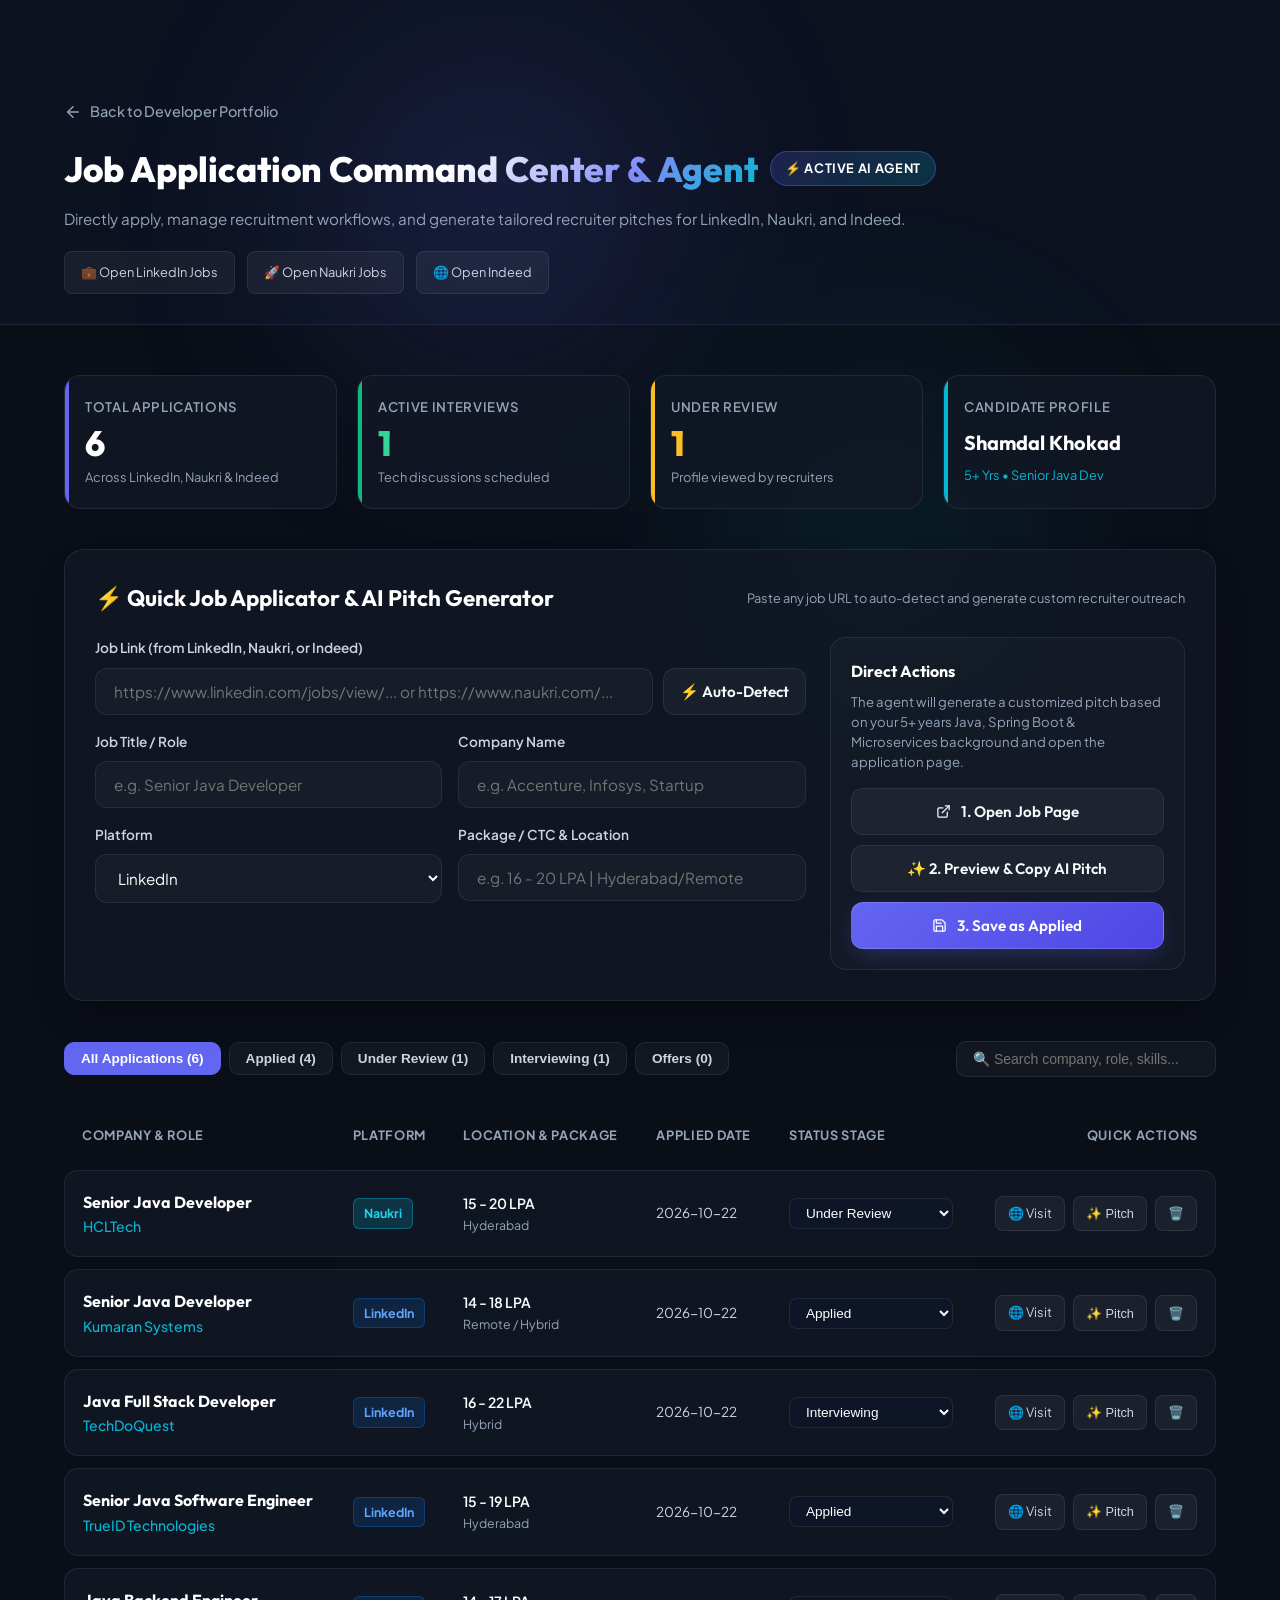
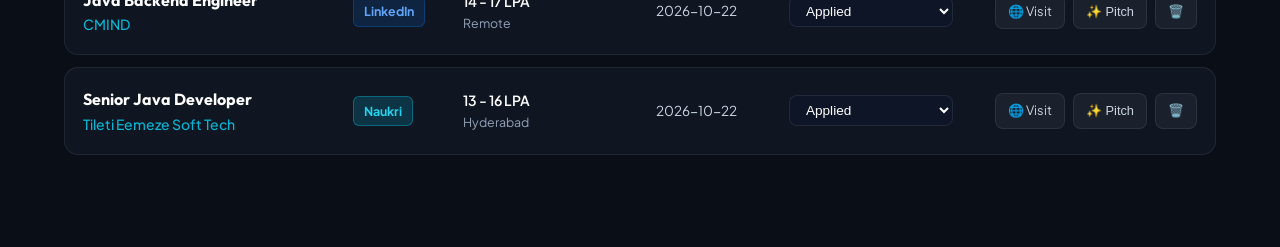
==== jobs.html @ b12aa7f1 "feat: add Job Application Agent and Management Center with AI pitch generation, direct apply workflo" ====
<!DOCTYPE html>
<html lang="en">
<head>
  <meta charset="UTF-8">
  <meta name="viewport" content="width=device-width, initial-scale=1.0">
  <title>Job Application Agent &amp; Tracker | Shamdal Khokad</title>
  <meta name="description" content="AI Job Application Agent and Management Center for tracking and applying directly to LinkedIn, Naukri, and Indeed jobs.">
  <link rel="icon" type="image/png" href="./src/main/resources/static/images/shamdalprofilephoto.png">

  <!-- Google Fonts -->
  <link rel="preconnect" href="https://fonts.googleapis.com">
  <link rel="preconnect" href="https://fonts.gstatic.com" crossorigin>
  <link href="https://fonts.googleapis.com/css2?family=Outfit:wght@400;500;600;700;800&family=Plus+Jakarta+Sans:wght@300;400;500;600;700&family=JetBrains+Mono:wght@400;600&display=swap" rel="stylesheet">
  
  <link rel="stylesheet" href="./src/main/resources/static/css/welcomeCustom.css">

  <style>
    /* Specific Job Agent Dashboard Styles */
    .dashboard-header {
      padding: 100px 0 30px 0;
      border-bottom: 1px solid var(--border-card);
      background: rgba(15, 23, 42, 0.5);
    }
    .dash-nav-back {
      display: inline-flex;
      align-items: center;
      gap: 8px;
      color: var(--text-muted);
      text-decoration: none;
      font-size: 0.9rem;
      font-weight: 500;
      margin-bottom: 16px;
      transition: var(--tr-smooth);
    }
    .dash-nav-back:hover {
      color: var(--accent-cyan);
      transform: translateX(-3px);
    }
    .dash-title-row {
      display: flex;
      align-items: center;
      justify-content: space-between;
      flex-wrap: wrap;
      gap: 20px;
    }
    .agent-pill {
      display: inline-flex;
      align-items: center;
      gap: 8px;
      background: linear-gradient(135deg, rgba(99, 102, 241, 0.2), rgba(6, 182, 212, 0.2));
      border: 1px solid rgba(99, 102, 241, 0.4);
      color: #ffffff;
      padding: 6px 14px;
      border-radius: 9999px;
      font-size: 0.8rem;
      font-weight: 700;
      letter-spacing: 0.05em;
      text-transform: uppercase;
    }
    
    /* Metrics Row */
    .metrics-row {
      display: grid;
      grid-template-columns: repeat(4, 1fr);
      gap: 20px;
      margin: 30px 0 40px 0;
    }
    .metric-card {
      background: var(--bg-card);
      border: 1px solid var(--border-card);
      border-radius: 16px;
      padding: 20px;
      position: relative;
      overflow: hidden;
      transition: var(--tr-smooth);
    }
    .metric-card:hover {
      border-color: var(--border-card-hover);
      transform: translateY(-3px);
    }
    .metric-card-title {
      font-size: 0.825rem;
      color: var(--text-muted);
      text-transform: uppercase;
      font-weight: 600;
      letter-spacing: 0.05em;
      margin-bottom: 8px;
    }
    .metric-card-num {
      font-family: var(--font-heading);
      font-size: 2.2rem;
      font-weight: 800;
      color: #ffffff;
      line-height: 1;
    }
    .metric-accent {
      position: absolute;
      top: 0;
      left: 0;
      width: 4px;
      height: 100%;
    }

    /* Action Panel: Smart Apply & Logger */
    .apply-card {
      background: var(--bg-card);
      border: 1px solid var(--border-card);
      border-radius: 20px;
      padding: 30px;
      margin-bottom: 40px;
      backdrop-filter: blur(16px);
      box-shadow: 0 20px 40px -15px rgba(0, 0, 0, 0.4);
    }
    .apply-grid {
      display: grid;
      grid-template-columns: 2fr 1fr;
      gap: 24px;
    }
    .form-row-2 {
      display: grid;
      grid-template-columns: 1fr 1fr;
      gap: 16px;
    }
    .platform-badge {
      display: inline-flex;
      align-items: center;
      gap: 6px;
      padding: 4px 10px;
      border-radius: 6px;
      font-size: 0.775rem;
      font-weight: 700;
    }
    .platform-linkedin {
      background: rgba(10, 102, 194, 0.2);
      color: #60a5fa;
      border: 1px solid rgba(10, 102, 194, 0.4);
    }
    .platform-naukri {
      background: rgba(6, 182, 212, 0.2);
      color: #22d3ee;
      border: 1px solid rgba(6, 182, 212, 0.4);
    }
    .platform-indeed {
      background: rgba(99, 102, 241, 0.2);
      color: #a5b4fc;
      border: 1px solid rgba(99, 102, 241, 0.4);
    }
    .platform-direct {
      background: rgba(16, 185, 129, 0.2);
      color: #34d399;
      border: 1px solid rgba(16, 185, 129, 0.4);
    }

    /* Status Badges */
    .status-badge {
      display: inline-flex;
      align-items: center;
      gap: 6px;
      padding: 5px 12px;
      border-radius: 9999px;
      font-size: 0.8rem;
      font-weight: 600;
    }
    .status-applied {
      background: rgba(59, 130, 246, 0.15);
      color: #60a5fa;
      border: 1px solid rgba(59, 130, 246, 0.3);
    }
    .status-review {
      background: rgba(245, 158, 11, 0.15);
      color: #fbbf24;
      border: 1px solid rgba(245, 158, 11, 0.3);
    }
    .status-interview {
      background: rgba(16, 185, 129, 0.15);
      color: #34d399;
      border: 1px solid rgba(16, 185, 129, 0.3);
    }
    .status-offer {
      background: rgba(168, 85, 247, 0.15);
      color: #c084fc;
      border: 1px solid rgba(168, 85, 247, 0.3);
    }
    .status-rejected {
      background: rgba(239, 68, 68, 0.15);
      color: #f87171;
      border: 1px solid rgba(239, 68, 68, 0.3);
    }

    /* Filter Controls */
    .board-controls {
      display: flex;
      align-items: center;
      justify-content: space-between;
      flex-wrap: wrap;
      gap: 16px;
      margin-bottom: 24px;
    }
    .filter-tabs {
      display: flex;
      align-items: center;
      gap: 8px;
      flex-wrap: wrap;
    }
    .filter-tab {
      background: rgba(255, 255, 255, 0.04);
      border: 1px solid var(--border-card);
      color: var(--text-sub);
      padding: 8px 16px;
      border-radius: 10px;
      font-size: 0.85rem;
      font-weight: 600;
      cursor: pointer;
      transition: var(--tr-smooth);
    }
    .filter-tab:hover, .filter-tab.active {
      background: var(--primary);
      border-color: var(--primary);
      color: #ffffff;
    }
    .search-input {
      padding: 9px 16px;
      background: rgba(255, 255, 255, 0.04);
      border: 1px solid var(--border-card);
      border-radius: 10px;
      color: #ffffff;
      font-size: 0.875rem;
      min-width: 260px;
    }
    .search-input:focus {
      outline: none;
      border-color: var(--primary);
    }

    /* Jobs Table & Cards */
    .jobs-table {
      width: 100%;
      border-collapse: separate;
      border-spacing: 0 12px;
    }
    .jobs-table th {
      padding: 12px 18px;
      text-align: left;
      font-size: 0.8rem;
      font-weight: 700;
      color: var(--text-muted);
      text-transform: uppercase;
      letter-spacing: 0.05em;
    }
    .job-row {
      background: var(--bg-card);
      border: 1px solid var(--border-card);
      transition: var(--tr-smooth);
    }
    .job-row td {
      padding: 18px;
      border-top: 1px solid var(--border-card);
      border-bottom: 1px solid var(--border-card);
    }
    .job-row td:first-child {
      border-left: 1px solid var(--border-card);
      border-top-left-radius: 14px;
      border-bottom-left-radius: 14px;
    }
    .job-row td:last-child {
      border-right: 1px solid var(--border-card);
      border-top-right-radius: 14px;
      border-bottom-right-radius: 14px;
    }
    .job-row:hover {
      background: var(--bg-card-hover);
      transform: translateY(-2px);
    }
    .job-title-cell {
      font-family: var(--font-heading);
      font-weight: 700;
      font-size: 1rem;
      color: #ffffff;
    }
    .job-company-cell {
      color: var(--accent-cyan);
      font-size: 0.875rem;
      font-weight: 500;
    }
    .status-select {
      background: rgba(15, 23, 42, 0.8);
      border: 1px solid var(--border-card);
      color: #ffffff;
      padding: 6px 12px;
      border-radius: 8px;
      font-size: 0.85rem;
      cursor: pointer;
    }
    .status-select:focus {
      outline: none;
      border-color: var(--accent-cyan);
    }
    .row-btn {
      background: rgba(255, 255, 255, 0.05);
      border: 1px solid var(--border-card);
      color: var(--text-sub);
      padding: 6px 12px;
      border-radius: 8px;
      font-size: 0.8rem;
      cursor: pointer;
      text-decoration: none;
      display: inline-flex;
      align-items: center;
      gap: 6px;
      transition: var(--tr-smooth);
    }
    .row-btn:hover {
      background: var(--primary);
      color: #ffffff;
      border-color: var(--primary);
    }
    .row-btn-danger:hover {
      background: #ef4444;
      border-color: #ef4444;
      color: white;
    }

    /* Modal Pitch Box */
    .modal-overlay {
      position: fixed;
      top: 0;
      left: 0;
      width: 100vw;
      height: 100vh;
      background: rgba(0, 0, 0, 0.75);
      backdrop-filter: blur(8px);
      z-index: 9999;
      display: none;
      align-items: center;
      justify-content: center;
      padding: 20px;
    }
    .modal-box {
      background: #0f172a;
      border: 1px solid var(--border-card-hover);
      border-radius: 20px;
      max-width: 650px;
      width: 100%;
      padding: 32px;
      box-shadow: 0 25px 60px rgba(0,0,0,0.8);
      position: relative;
    }
    .modal-close {
      position: absolute;
      top: 20px;
      right: 20px;
      background: transparent;
      border: none;
      color: var(--text-muted);
      font-size: 1.5rem;
      cursor: pointer;
    }
    .modal-close:hover {
      color: #ffffff;
    }
    .pitch-textarea {
      width: 100%;
      min-height: 180px;
      background: rgba(255, 255, 255, 0.04);
      border: 1px solid var(--border-card);
      border-radius: 12px;
      color: #ffffff;
      padding: 14px;
      font-family: var(--font-body);
      font-size: 0.9rem;
      line-height: 1.6;
      resize: vertical;
      margin: 16px 0;
    }

    @media (max-width: 900px) {
      .apply-grid {
        grid-template-columns: 1fr;
      }
      .metrics-row {
        grid-template-columns: repeat(2, 1fr);
      }
      .jobs-table {
        display: block;
        overflow-x: auto;
      }
    }
  </style>
</head>
<body>

  <!-- Ambient Glow -->
  <div class="ambient-glow" aria-hidden="true"></div>

  <!-- Dashboard Top Navbar -->
  <div class="dashboard-header">
    <div class="container">
      <a href="index.html" class="dash-nav-back">
        <svg width="18" height="18" viewBox="0 0 24 24" fill="none" stroke="currentColor" stroke-width="2" stroke-linecap="round" stroke-linejoin="round"><line x1="19" y1="12" x2="5" y2="12"/><polyline points="12 19 5 12 12 5"/></svg>
        <span>Back to Developer Portfolio</span>
      </a>

      <div class="dash-title-row">
        <div>
          <div style="display:flex; align-items:center; gap: 12px; margin-bottom: 8px;">
            <h1 style="font-family: var(--font-heading); font-size: 2.2rem; font-weight: 800; color: #fff;">
              Job Application <span class="gradient-text">Command Center &amp; Agent</span>
            </h1>
            <span class="agent-pill">⚡ Active AI Agent</span>
          </div>
          <p style="color: var(--text-muted); font-size: 0.95rem;">
            Directly apply, manage recruitment workflows, and generate tailored recruiter pitches for LinkedIn, Naukri, and Indeed.
          </p>
        </div>

        <div style="display: flex; gap: 12px;">
          <a href="https://www.linkedin.com/jobs/" target="_blank" rel="noopener noreferrer" class="row-btn platform-linkedin" style="padding: 10px 16px;">
            <span>💼 Open LinkedIn Jobs</span>
          </a>
          <a href="https://www.naukri.com/mnjuser/recommendedjobs" target="_blank" rel="noopener noreferrer" class="row-btn platform-naukri" style="padding: 10px 16px;">
            <span>🚀 Open Naukri Jobs</span>
          </a>
          <a href="https://in.indeed.com/" target="_blank" rel="noopener noreferrer" class="row-btn platform-indeed" style="padding: 10px 16px;">
            <span>🌐 Open Indeed</span>
          </a>
        </div>
      </div>
    </div>
  </div>

  <div class="container" style="padding-top: 20px; padding-bottom: 80px;">

    <!-- Top Metrics Overview -->
    <div class="metrics-row">
      <div class="metric-card">
        <div class="metric-accent" style="background: var(--primary);"></div>
        <div class="metric-card-title">Total Applications</div>
        <div class="metric-card-num" id="metricTotal">6</div>
        <div style="font-size: 0.8rem; color: var(--text-muted); margin-top: 6px;">Across LinkedIn, Naukri &amp; Indeed</div>
      </div>

      <div class="metric-card">
        <div class="metric-accent" style="background: var(--accent-emerald);"></div>
        <div class="metric-card-title">Active Interviews</div>
        <div class="metric-card-num" id="metricInterview" style="color: #34d399;">1</div>
        <div style="font-size: 0.8rem; color: var(--text-muted); margin-top: 6px;">Tech discussions scheduled</div>
      </div>

      <div class="metric-card">
        <div class="metric-accent" style="background: #fbbf24;"></div>
        <div class="metric-card-title">Under Review</div>
        <div class="metric-card-num" id="metricReview" style="color: #fbbf24;">1</div>
        <div style="font-size: 0.8rem; color: var(--text-muted); margin-top: 6px;">Profile viewed by recruiters</div>
      </div>

      <div class="metric-card">
        <div class="metric-accent" style="background: var(--accent-cyan);"></div>
        <div class="metric-card-title">Candidate Profile</div>
        <div style="font-family: var(--font-heading); font-size: 1.25rem; font-weight:700; color:#fff;">Shamdal Khokad</div>
        <div style="font-size: 0.8rem; color: var(--accent-cyan); margin-top: 6px;">5+ Yrs &bull; Senior Java Dev</div>
      </div>
    </div>

    <!-- Smart 1-Click Apply & Job Logger Card -->
    <div class="apply-card">
      <div style="display:flex; justify-content:space-between; align-items:center; margin-bottom: 20px;">
        <h2 style="font-family: var(--font-heading); font-size: 1.4rem; font-weight: 700; color: #fff;">
          ⚡ Quick Job Applicator &amp; AI Pitch Generator
        </h2>
        <span style="font-size: 0.8rem; color: var(--text-muted);">Paste any job URL to auto-detect and generate custom recruiter outreach</span>
      </div>

      <div class="apply-grid">
        <div style="display: flex; flex-direction: column; gap: 16px;">
          <!-- Job URL Input -->
          <div class="form-group">
            <label for="inputJobUrl" style="color: var(--text-sub); font-size: 0.85rem; font-weight: 600;">
              Job Link (from LinkedIn, Naukri, or Indeed)
            </label>
            <div style="display: flex; gap: 10px;">
              <input type="url" id="inputJobUrl" class="form-control" placeholder="https://www.linkedin.com/jobs/view/... or https://www.naukri.com/..." oninput="handleUrlInput(this.value)">
              <button type="button" class="btn btn-outline" onclick="detectFromUrl()" style="white-space: nowrap; padding: 0 16px;">
                ⚡ Auto-Detect
              </button>
            </div>
          </div>

          <div class="form-row-2">
            <div class="form-group">
              <label for="inputJobTitle">Job Title / Role</label>
              <input type="text" id="inputJobTitle" class="form-control" placeholder="e.g. Senior Java Developer">
            </div>
            <div class="form-group">
              <label for="inputCompany">Company Name</label>
              <input type="text" id="inputCompany" class="form-control" placeholder="e.g. Accenture, Infosys, Startup">
            </div>
          </div>

          <div class="form-row-2">
            <div class="form-group">
              <label for="inputPlatform">Platform</label>
              <select id="inputPlatform" class="form-control" style="cursor: pointer;">
                <option value="LinkedIn">LinkedIn</option>
                <option value="Naukri">Naukri</option>
                <option value="Indeed">Indeed</option>
                <option value="Direct">Company Career Portal</option>
              </select>
            </div>
            <div class="form-group">
              <label for="inputSalary">Package / CTC &amp; Location</label>
              <input type="text" id="inputSalary" class="form-control" placeholder="e.g. 16 - 20 LPA | Hyderabad/Remote">
            </div>
          </div>
        </div>

        <!-- Action Box -->
        <div style="background: rgba(255, 255, 255, 0.02); border: 1px solid var(--border-card); border-radius: 16px; padding: 20px; display: flex; flex-direction: column; justify-content: space-between;">
          <div>
            <div style="font-family: var(--font-heading); font-weight: 700; font-size: 1rem; color: #fff; margin-bottom: 8px;">
              Direct Actions
            </div>
            <p style="font-size: 0.825rem; color: var(--text-muted); line-height: 1.5; margin-bottom: 16px;">
              The agent will generate a customized pitch based on your 5+ years Java, Spring Boot &amp; Microservices background and open the application page.
            </p>
          </div>

          <div style="display: flex; flex-direction: column; gap: 10px;">
            <button type="button" class="btn btn-outline" onclick="openDirectJobUrl()" style="width: 100%;">
              <svg width="15" height="15" viewBox="0 0 24 24" fill="none" stroke="currentColor" stroke-width="2" stroke-linecap="round" stroke-linejoin="round"><path d="M18 13v6a2 2 0 0 1-2 2H5a2 2 0 0 1-2-2V8a2 2 0 0 1 2-2h6"/><polyline points="15 3 21 3 21 9"/><line x1="10" y1="14" x2="21" y2="3"/></svg>
              <span>1. Open Job Page</span>
            </button>
            <button type="button" class="btn btn-outline" onclick="previewPitch()" style="width: 100%;">
              <span>✨ 2. Preview &amp; Copy AI Pitch</span>
            </button>
            <button type="button" class="btn btn-primary" onclick="submitNewJob()" style="width: 100%;">
              <svg width="15" height="15" viewBox="0 0 24 24" fill="none" stroke="currentColor" stroke-width="2" stroke-linecap="round" stroke-linejoin="round"><path d="M19 21H5a2 2 0 0 1-2-2V5a2 2 0 0 1 2-2h11l5 5v11a2 2 0 0 1-2 2z"/><polyline points="17 21 17 13 7 13 7 21"/><polyline points="7 3 7 8 15 8"/></svg>
              <span>3. Save as Applied</span>
            </button>
          </div>
        </div>
      </div>
    </div>

    <!-- Applications Management Board -->
    <div>
      <div class="board-controls">
        <div class="filter-tabs">
          <button class="filter-tab active" onclick="setFilter('All', this)">All Applications (<span id="countAll">6</span>)</button>
          <button class="filter-tab" onclick="setFilter('Applied', this)">Applied (<span id="countApplied">4</span>)</button>
          <button class="filter-tab" onclick="setFilter('Under Review', this)">Under Review (<span id="countReview">1</span>)</button>
          <button class="filter-tab" onclick="setFilter('Interviewing', this)">Interviewing (<span id="countInterview">1</span>)</button>
          <button class="filter-tab" onclick="setFilter('Offer', this)">Offers (<span id="countOffer">0</span>)</button>
        </div>

        <input type="text" id="searchInput" class="search-input" placeholder="🔍 Search company, role, skills..." oninput="handleSearch(this.value)">
      </div>

      <!-- Jobs Table -->
      <table class="jobs-table">
        <thead>
          <tr>
            <th>Company &amp; Role</th>
            <th>Platform</th>
            <th>Location &amp; Package</th>
            <th>Applied Date</th>
            <th>Status Stage</th>
            <th style="text-align: right;">Quick Actions</th>
          </tr>
        </thead>
        <tbody id="jobsTableBody">
          <!-- Populated dynamically via JS -->
        </tbody>
      </table>
    </div>

  </div>

  <!-- AI Pitch Modal -->
  <div class="modal-overlay" id="pitchModal">
    <div class="modal-box">
      <button class="modal-close" onclick="closePitchModal()">&times;</button>
      <h3 style="font-family: var(--font-heading); font-size: 1.3rem; color: #fff; margin-bottom: 6px;">
        ✨ Tailored Recruiter Message / InMail Pitch
      </h3>
      <p style="font-size: 0.85rem; color: var(--text-muted);">
        Crafted specifically for Shamdal Khokad highlighting 5+ years Java, Spring Boot, Microservices, and system scalability.
      </p>

      <textarea id="modalPitchText" class="pitch-textarea" readonly></textarea>

      <div style="display: flex; justify-content: space-between; align-items: center;">
        <span id="copyToast" style="color: var(--accent-emerald); font-size: 0.85rem; display: none;">✓ Copied to clipboard!</span>
        <div style="display: flex; gap: 10px; margin-left: auto;">
          <button class="btn btn-outline" onclick="copyPitchText()">
            📋 Copy Pitch
          </button>
          <button class="btn btn-primary" onclick="closePitchModal()">
            Done
          </button>
        </div>
      </div>
    </div>
  </div>

  <script>
    // State management
    let currentJobs = [];
    let activeFilter = 'All';
    let searchQuery = '';

    // Initial load
    async function loadJobs() {
      try {
        const res = await fetch('/api/jobs');
        if (res.ok) {
          currentJobs = await res.json();
          renderJobs();
          updateMetrics();
        } else {
          fallbackLocalJobs();
        }
      } catch (err) {
        fallbackLocalJobs();
      }
    }

    function fallbackLocalJobs() {
      const stored = localStorage.getItem('shamdal_applied_jobs');
      if (stored) {
        currentJobs = JSON.parse(stored);
      } else {
        currentJobs = [
          { id: "1", jobTitle: "Senior Java Developer", company: "HCLTech", platform: "Naukri", jobUrl: "https://www.naukri.com/job-listings-java-developer-hcltech-hyderabad-6-to-10-years-of-experience", appliedDate: "2026-10-22", status: "Under Review", salaryPackage: "15 - 20 LPA", location: "Hyderabad", notes: "Applied via Naukri. Microservices & Spring Boot focus.", tailoredPitch: "Hi Hiring Team at HCLTech, I applied for Senior Java Developer with 5+ years in Spring Boot and Microservices." },
          { id: "2", jobTitle: "Senior Java Developer", company: "Kumaran Systems", platform: "LinkedIn", jobUrl: "https://www.linkedin.com/jobs/search/?currentJobId=4482139812", appliedDate: "2026-10-22", status: "Applied", salaryPackage: "14 - 18 LPA", location: "Remote / Hybrid", notes: "Applied via LinkedIn Easy Apply.", tailoredPitch: "Hello Hiring Manager at Kumaran Systems, eager to contribute my backend & REST API expertise." },
          { id: "3", jobTitle: "Java Full Stack Developer", company: "TechDoQuest", platform: "LinkedIn", jobUrl: "https://www.linkedin.com/jobs/search/?currentJobId=4482139812", appliedDate: "2026-10-22", status: "Interviewing", salaryPackage: "16 - 22 LPA", location: "Hybrid", notes: "HR responded. Technical discussion scheduled.", tailoredPitch: "Dear TechDoQuest Team, Looking forward to discussing how leading 10 devs aligns with your needs." },
          { id: "4", jobTitle: "Senior Java Software Engineer", company: "TrueID Technologies", platform: "LinkedIn", jobUrl: "https://www.linkedin.com/jobs/search/?currentJobId=4467382877", appliedDate: "2026-10-22", status: "Applied", salaryPackage: "15 - 19 LPA", location: "Hyderabad", notes: "Identity & platform security role.", tailoredPitch: "Hi TrueID Team, strong background in Spring Security/JWT and microservices." },
          { id: "5", jobTitle: "Java Backend Engineer", company: "CMIND", platform: "LinkedIn", jobUrl: "https://www.linkedin.com/jobs/search/", appliedDate: "2026-10-22", status: "Applied", salaryPackage: "14 - 17 LPA", location: "Remote", notes: "Direct outreach sent.", tailoredPitch: "Hello CMIND Team, excited to share my experience tuning database performance." },
          { id: "6", jobTitle: "Senior Java Developer", company: "Tileti Eemeze Soft Tech", platform: "Naukri", jobUrl: "https://www.naukri.com/job-listings-java-developer-senior-tileti-eemeze-soft-tech", appliedDate: "2026-10-22", status: "Applied", salaryPackage: "13 - 16 LPA", location: "Hyderabad", notes: "Applied on Naukri with 100% skill match.", tailoredPitch: "Hi Hiring Team, my background in Core Java, Spring Boot, Hibernate aligns closely." }
        ];
        localStorage.setItem('shamdal_applied_jobs', JSON.stringify(currentJobs));
      }
      renderJobs();
      updateMetrics();
    }

    function renderJobs() {
      const tbody = document.getElementById("jobsTableBody");
      tbody.innerHTML = "";

      let filtered = currentJobs.filter(job => {
        const matchesFilter = (activeFilter === 'All') || (job.status === activeFilter);
        const matchesSearch = !searchQuery || 
          job.company.toLowerCase().includes(searchQuery.toLowerCase()) ||
          job.jobTitle.toLowerCase().includes(searchQuery.toLowerCase()) ||
          job.platform.toLowerCase().includes(searchQuery.toLowerCase());
        return matchesFilter && matchesSearch;
      });

      if (filtered.length === 0) {
        tbody.innerHTML = `<tr><td colspan="6" style="text-align:center; padding: 40px; color: var(--text-muted);">No applications found matching criteria.</td></tr>`;
        return;
      }

      filtered.forEach(job => {
        const platformClass = 'platform-' + (job.platform || 'direct').toLowerCase();
        
        const tr = document.createElement("tr");
        tr.className = "job-row";
        tr.innerHTML = `
          <td>
            <div class="job-title-cell">${escapeHtml(job.jobTitle)}</div>
            <div class="job-company-cell">${escapeHtml(job.company)}</div>
          </td>
          <td>
            <span class="platform-badge ${platformClass}">${escapeHtml(job.platform)}</span>
          </td>
          <td>
            <div style="color: #ffffff; font-size: 0.875rem; font-weight:600;">${escapeHtml(job.salaryPackage || 'Competitive')}</div>
            <div style="color: var(--text-muted); font-size: 0.775rem;">${escapeHtml(job.location || 'India / Remote')}</div>
          </td>
          <td>
            <div style="color: var(--text-sub); font-size: 0.85rem;">${escapeHtml(job.appliedDate || 'Recent')}</div>
          </td>
          <td>
            <select class="status-select" onchange="updateJobStatus('${job.id}', this.value)">
              <option value="Applied" ${job.status === 'Applied' ? 'selected' : ''}>Applied</option>
              <option value="Under Review" ${job.status === 'Under Review' ? 'selected' : ''}>Under Review</option>
              <option value="Interviewing" ${job.status === 'Interviewing' ? 'selected' : ''}>Interviewing</option>
              <option value="Offer" ${job.status === 'Offer' ? 'selected' : ''}>Offer Received</option>
              <option value="Rejected" ${job.status === 'Rejected' ? 'selected' : ''}>Archived / Rejected</option>
            </select>
          </td>
          <td style="text-align: right;">
            <div style="display: inline-flex; gap: 8px;">
              <a href="${job.jobUrl || '#'}" target="_blank" rel="noopener noreferrer" class="row-btn" title="Open Job Application Link">
                🌐 Visit
              </a>
              <button class="row-btn" onclick="openPitchModal('${job.id}')" title="View Custom Outreach Message">
                ✨ Pitch
              </button>
              <button class="row-btn row-btn-danger" onclick="deleteJob('${job.id}')" title="Delete application">
                🗑️
              </button>
            </div>
          </td>
        `;
        tbody.appendChild(tr);
      });
    }

    function updateMetrics() {
      const total = currentJobs.length;
      const applied = currentJobs.filter(j => j.status === 'Applied').length;
      const review = currentJobs.filter(j => j.status === 'Under Review').length;
      const interview = currentJobs.filter(j => j.status === 'Interviewing').length;
      const offer = currentJobs.filter(j => j.status === 'Offer').length;

      document.getElementById("metricTotal").innerText = total;
      document.getElementById("metricInterview").innerText = interview;
      document.getElementById("metricReview").innerText = review;

      document.getElementById("countAll").innerText = total;
      document.getElementById("countApplied").innerText = applied;
      document.getElementById("countReview").innerText = review;
      document.getElementById("countInterview").innerText = interview;
      document.getElementById("countOffer").innerText = offer;
    }

    function setFilter(filter, btn) {
      activeFilter = filter;
      document.querySelectorAll(".filter-tab").forEach(tab => tab.classList.remove("active"));
      btn.classList.add("active");
      renderJobs();
    }

    function handleSearch(val) {
      searchQuery = val;
      renderJobs();
    }

    function handleUrlInput(url) {
      const platformSelect = document.getElementById("inputPlatform");
      if (url.includes("linkedin.com")) {
        platformSelect.value = "LinkedIn";
      } else if (url.includes("naukri.com")) {
        platformSelect.value = "Naukri";
      } else if (url.includes("indeed.com")) {
        platformSelect.value = "Indeed";
      }
    }

    function detectFromUrl() {
      const url = document.getElementById("inputJobUrl").value;
      if (!url) {
        alert("Please paste a job URL first.");
        return;
      }
      handleUrlInput(url);
      
      // Auto infer basic company/role if in slug
      try {
        const pathname = new URL(url).pathname;
        const parts = pathname.split('-').filter(p => p.length > 2);
        if (parts.length > 0) {
          if (!document.getElementById("inputJobTitle").value) {
            document.getElementById("inputJobTitle").value = "Senior Java Developer";
          }
          if (!document.getElementById("inputSalary").value) {
            document.getElementById("inputSalary").value = "15 - 20 LPA | Hyderabad / Remote";
          }
        }
      } catch (e) {}
    }

    function openDirectJobUrl() {
      const url = document.getElementById("inputJobUrl").value;
      if (!url) {
        alert("Please enter a job URL first.");
        return;
      }
      window.open(url, "_blank");
    }

    async function submitNewJob() {
      const url = document.getElementById("inputJobUrl").value;
      const title = document.getElementById("inputJobTitle").value || "Senior Java Developer";
      const company = document.getElementById("inputCompany").value || "Target Company";
      const platform = document.getElementById("inputPlatform").value || "LinkedIn";
      const salary = document.getElementById("inputSalary").value || "15 - 20 LPA";

      const newJob = {
        id: Date.now().toString().slice(-6),
        jobTitle: title,
        company: company,
        platform: platform,
        jobUrl: url,
        appliedDate: new Date().toISOString().split('T')[0],
        status: "Applied",
        salaryPackage: salary,
        location: "Hyderabad / Remote",
        notes: "Directly applied via " + platform,
        tailoredPitch: generateClientPitch(title, company)
      };

      try {
        const res = await fetch('/api/jobs', {
          method: 'POST',
          headers: { 'Content-Type': 'application/json' },
          body: JSON.stringify(newJob)
        });
        if (res.ok) {
          const saved = await res.json();
          currentJobs.unshift(saved);
        } else {
          currentJobs.unshift(newJob);
        }
      } catch (err) {
        currentJobs.unshift(newJob);
      }

      localStorage.setItem('shamdal_applied_jobs', JSON.stringify(currentJobs));
      renderJobs();
      updateMetrics();

      // Clear inputs
      document.getElementById("inputJobUrl").value = "";
      document.getElementById("inputJobTitle").value = "";
      document.getElementById("inputCompany").value = "";

      alert("✓ Successfully logged application for " + company + " (" + title + ")!");
    }

    async function updateJobStatus(id, newStatus) {
      const job = currentJobs.find(j => j.id === id);
      if (job) {
        job.status = newStatus;
        try {
          await fetch('/api/jobs/' + id, {
            method: 'PUT',
            headers: { 'Content-Type': 'application/json' },
            body: JSON.stringify(job)
          });
        } catch (e) {}
        localStorage.setItem('shamdal_applied_jobs', JSON.stringify(currentJobs));
        updateMetrics();
      }
    }

    async function deleteJob(id) {
      if (!confirm("Are you sure you want to remove this job application record?")) return;
      currentJobs = currentJobs.filter(j => j.id !== id);
      try {
        await fetch('/api/jobs/' + id, { method: 'DELETE' });
      } catch (e) {}
      localStorage.setItem('shamdal_applied_jobs', JSON.stringify(currentJobs));
      renderJobs();
      updateMetrics();
    }

    function generateClientPitch(title, company) {
      return `Hi Hiring Team at ${company},\n\nI am writing to express my strong interest in the ${title} position. With over 5 years of rich engineering experience in Java, Spring Boot, Microservices, and REST API development at Dot eVentures and Virtusa, I have a track record of leading development teams of 10+, designing secure JWT enterprise backends, and achieving 35% system performance optimizations.\n\nMy core stack includes: Java 17, Spring Boot, Microservices, Hibernate ORM, MySQL, and secure REST APIs.\n\nI would welcome the opportunity to connect and discuss how my skills align with your engineering goals. My portfolio: https://github.com/Shamdalkhokad123.\n\nBest regards,\nShamdal Khokad\nSenior Java Developer | +91-9890824574 | kshamdal@gmail.com`;
    }

    function previewPitch() {
      const title = document.getElementById("inputJobTitle").value || "Senior Java Developer";
      const company = document.getElementById("inputCompany").value || "Hiring Team";
      const pitch = generateClientPitch(title, company);
      document.getElementById("modalPitchText").value = pitch;
      document.getElementById("pitchModal").style.display = "flex";
    }

    function openPitchModal(id) {
      const job = currentJobs.find(j => j.id === id);
      if (job) {
        document.getElementById("modalPitchText").value = job.tailoredPitch || generateClientPitch(job.jobTitle, job.company);
        document.getElementById("pitchModal").style.display = "flex";
      }
    }

    function closePitchModal() {
      document.getElementById("pitchModal").style.display = "none";
      document.getElementById("copyToast").style.display = "none";
    }

    function copyPitchText() {
      const text = document.getElementById("modalPitchText").value;
      navigator.clipboard.writeText(text).then(() => {
        const toast = document.getElementById("copyToast");
        toast.style.display = "inline";
        setTimeout(() => { toast.style.display = "none"; }, 2500);
      });
    }

    function escapeHtml(str) {
      if (!str) return '';
      return String(str).replace(/&/g, '&amp;').replace(/</g, '&lt;').replace(/>/g, '&gt;').replace(/"/g, '&quot;');
    }

    // Initialize on load
    document.addEventListener("DOMContentLoaded", () => {
      loadJobs();
    });
  </script>
</body>
</html>
---- src/main/resources/static/css/welcomeCustom.css ----
/* ==========================================================================
   Shamdal Khokad - Premium Developer Portfolio Design System
   Modern Dark Aesthetic, Glassmorphism, Micro-Interactions, Responsive
   ========================================================================== */

@import url('https://fonts.googleapis.com/css2?family=Outfit:wght@400;500;600;700;800&family=Plus+Jakarta+Sans:wght@300;400;500;600;700&display=swap');

:root {
  /* Color Palette */
  --bg-dark: #0a0e17;
  --bg-card: rgba(18, 24, 38, 0.75);
  --bg-card-hover: rgba(28, 38, 58, 0.85);
  --border-card: rgba(255, 255, 255, 0.08);
  --border-card-hover: rgba(99, 102, 241, 0.4);
  
  --primary: #6366f1;
  --primary-glow: rgba(99, 102, 241, 0.35);
  --primary-light: #818cf8;
  --accent-cyan: #06b6d4;
  --accent-cyan-glow: rgba(6, 182, 212, 0.3);
  --accent-emerald: #10b981;
  --accent-violet: #8b5cf6;
  
  --text-main: #f8fafc;
  --text-muted: #94a3b8;
  --text-sub: #cbd5e1;

  /* Typography */
  --font-heading: 'Outfit', sans-serif;
  --font-body: 'Plus Jakarta Sans', sans-serif;

  /* Transitions */
  --tr-smooth: all 0.3s cubic-bezier(0.4, 0, 0.2, 1);
  --tr-bounce: all 0.4s cubic-bezier(0.34, 1.56, 0.64, 1);
}

/* Reset & Base Setup */
*, *::before, *::after {
  box-sizing: border-box;
  margin: 0;
  padding: 0;
}

html {
  scroll-behavior: smooth;
  scroll-padding-top: 80px;
}

body {
  font-family: var(--font-body);
  background-color: var(--bg-dark);
  color: var(--text-main);
  line-height: 1.65;
  overflow-x: hidden;
  position: relative;
}

/* Background Ambient Glow */
.ambient-glow {
  position: fixed;
  top: 0;
  left: 0;
  width: 100vw;
  height: 100vh;
  pointer-events: none;
  z-index: 0;
  overflow: hidden;
}

.ambient-glow::before {
  content: '';
  position: absolute;
  top: -10%;
  left: 15%;
  width: 600px;
  height: 600px;
  background: radial-gradient(circle, var(--primary-glow) 0%, transparent 70%);
  filter: blur(80px);
  opacity: 0.5;
  animation: floatOrb 18s ease-in-out infinite alternate;
}

.ambient-glow::after {
  content: '';
  position: absolute;
  bottom: 10%;
  right: 10%;
  width: 550px;
  height: 550px;
  background: radial-gradient(circle, var(--accent-cyan-glow) 0%, transparent 70%);
  filter: blur(90px);
  opacity: 0.4;
  animation: floatOrb 22s ease-in-out infinite alternate-reverse;
}

@keyframes floatOrb {
  0% { transform: translate(0, 0) scale(1); }
  50% { transform: translate(50px, 40px) scale(1.1); }
  100% { transform: translate(-30px, 60px) scale(0.95); }
}

/* Container */
.container {
  width: 100%;
  max-width: 1200px;
  margin: 0 auto;
  padding: 0 24px;
  position: relative;
  z-index: 1;
}

/* ==========================================================================
   Navigation Bar (Floating Glass Navbar)
   ========================================================================== */
.navbar {
  position: fixed;
  top: 16px;
  left: 50%;
  transform: translateX(-50%);
  width: calc(100% - 32px);
  max-width: 1200px;
  background: rgba(15, 23, 42, 0.75);
  backdrop-filter: blur(16px);
  -webkit-backdrop-filter: blur(16px);
  border: 1px solid var(--border-card);
  border-radius: 9999px;
  padding: 12px 24px;
  display: flex;
  align-items: center;
  justify-content: space-between;
  gap: 20px;
  z-index: 1000;
  box-shadow: 0 10px 30px -10px rgba(0, 0, 0, 0.5);
  transition: var(--tr-smooth);
}

.nav-brand {
  display: flex;
  align-items: center;
  gap: 12px;
  text-decoration: none;
  color: var(--text-main);
  font-family: var(--font-heading);
  font-weight: 700;
  font-size: 1.25rem;
  letter-spacing: -0.02em;
  flex-shrink: 0;
  margin-right: 16px;
}

.nav-logo-badge {
  width: 38px;
  height: 38px;
  background: linear-gradient(135deg, var(--primary), var(--accent-cyan));
  color: white;
  border-radius: 10px;
  display: flex;
  align-items: center;
  justify-content: center;
  font-weight: 800;
  font-size: 1.1rem;
  box-shadow: 0 4px 12px var(--primary-glow);
}

.nav-links {
  display: flex;
  align-items: center;
  gap: 18px;
  list-style: none;
}

.nav-agent-btn {
  display: inline-flex;
  align-items: center;
  gap: 6px;
  background: linear-gradient(135deg, rgba(99, 102, 241, 0.25), rgba(6, 182, 212, 0.25));
  border: 1px solid rgba(6, 182, 212, 0.4);
  color: #ffffff !important;
  padding: 6px 14px;
  border-radius: 9999px;
  font-size: 0.825rem;
  font-weight: 700;
  text-decoration: none;
  transition: var(--tr-smooth);
}

.nav-agent-btn:hover {
  background: linear-gradient(135deg, var(--primary), var(--accent-cyan));
  box-shadow: 0 4px 15px var(--accent-cyan-glow);
  transform: translateY(-2px);
}

.nav-links a {
  text-decoration: none;
  color: var(--text-sub);
  font-size: 0.925rem;
  font-weight: 500;
  transition: var(--tr-smooth);
  position: relative;
  padding: 4px 0;
}

.nav-links a:hover, .nav-links a.active {
  color: #ffffff;
}

.nav-links a::after {
  content: '';
  position: absolute;
  bottom: 0;
  left: 0;
  width: 0%;
  height: 2px;
  background: linear-gradient(90deg, var(--primary), var(--accent-cyan));
  border-radius: 2px;
  transition: var(--tr-smooth);
}

.nav-links a:hover::after, .nav-links a.active::after {
  width: 100%;
}

.nav-actions {
  display: flex;
  align-items: center;
  gap: 16px;
}

.status-pill {
  display: flex;
  align-items: center;
  gap: 8px;
  background: rgba(16, 185, 129, 0.1);
  border: 1px solid rgba(16, 185, 129, 0.25);
  color: #34d399;
  padding: 6px 14px;
  border-radius: 9999px;
  font-size: 0.8rem;
  font-weight: 600;
}

.status-dot {
  width: 8px;
  height: 8px;
  background: #10b981;
  border-radius: 50%;
  box-shadow: 0 0 10px #10b981;
  animation: pulseDot 2s infinite;
}

@keyframes pulseDot {
  0% { transform: scale(0.95); box-shadow: 0 0 0 0 rgba(16, 185, 129, 0.7); }
  70% { transform: scale(1.1); box-shadow: 0 0 0 8px rgba(16, 185, 129, 0); }
  100% { transform: scale(0.95); box-shadow: 0 0 0 0 rgba(16, 185, 129, 0); }
}

.nav-toggle {
  display: none;
  background: transparent;
  border: none;
  color: var(--text-main);
  font-size: 1.5rem;
  cursor: pointer;
}

/* ==========================================================================
   Hero Section
   ========================================================================== */
.hero {
  min-height: 100vh;
  display: flex;
  align-items: center;
  padding: 140px 0 60px 0;
  position: relative;
}

.hero-grid {
  display: grid;
  grid-template-columns: 1.25fr 0.95fr;
  align-items: center;
  gap: 60px;
}

.hero-badge {
  display: inline-flex;
  align-items: center;
  gap: 8px;
  background: rgba(99, 102, 241, 0.12);
  border: 1px solid rgba(99, 102, 241, 0.25);
  color: var(--primary-light);
  padding: 8px 16px;
  border-radius: 9999px;
  font-size: 0.85rem;
  font-weight: 600;
  margin-bottom: 20px;
}

.hero-title {
  font-family: var(--font-heading);
  font-size: 3.5rem;
  font-weight: 800;
  line-height: 1.15;
  letter-spacing: -0.03em;
  margin-bottom: 16px;
}

.gradient-text {
  background: linear-gradient(135deg, #ffffff 30%, var(--primary-light) 70%, var(--accent-cyan) 100%);
  -webkit-background-clip: text;
  -webkit-text-fill-color: transparent;
}

.hero-dynamic {
  font-size: 1.4rem;
  font-weight: 600;
  color: var(--accent-cyan);
  margin-bottom: 20px;
  min-height: 38px;
  display: flex;
  align-items: center;
  gap: 4px;
}

.typing-cursor {
  display: inline-block;
  width: 3px;
  height: 24px;
  background: var(--accent-cyan);
  animation: blink 0.8s infinite;
}

@keyframes blink {
  0%, 100% { opacity: 1; }
  50% { opacity: 0; }
}

.hero-description {
  font-size: 1.1rem;
  color: var(--text-muted);
  max-width: 580px;
  margin-bottom: 32px;
  line-height: 1.7;
}

.hero-buttons {
  display: flex;
  align-items: center;
  gap: 16px;
  flex-wrap: wrap;
  margin-bottom: 40px;
}

/* Modern Buttons */
.btn {
  display: inline-flex;
  align-items: center;
  justify-content: center;
  gap: 10px;
  padding: 13px 26px;
  border-radius: 12px;
  font-family: var(--font-heading);
  font-weight: 600;
  font-size: 0.95rem;
  text-decoration: none;
  cursor: pointer;
  transition: var(--tr-smooth);
}

.btn-primary {
  background: linear-gradient(135deg, var(--primary), #4f46e5);
  color: white;
  border: 1px solid rgba(255, 255, 255, 0.15);
  box-shadow: 0 8px 24px -6px var(--primary-glow);
}

.btn-primary:hover {
  transform: translateY(-2px);
  box-shadow: 0 14px 28px -6px var(--primary-glow);
  background: linear-gradient(135deg, #7073f3, #5a52ea);
}

.btn-outline {
  background: rgba(255, 255, 255, 0.04);
  color: var(--text-main);
  border: 1px solid var(--border-card);
  backdrop-filter: blur(10px);
}

.btn-outline:hover {
  background: rgba(255, 255, 255, 0.08);
  border-color: rgba(255, 255, 255, 0.2);
  transform: translateY(-2px);
}

/* Social Icon Buttons */
.social-strip {
  display: flex;
  align-items: center;
  gap: 14px;
}

.social-btn {
  width: 44px;
  height: 44px;
  border-radius: 12px;
  background: var(--bg-card);
  border: 1px solid var(--border-card);
  display: flex;
  align-items: center;
  justify-content: center;
  color: var(--text-sub);
  text-decoration: none;
  transition: var(--tr-smooth);
}

.social-btn:hover {
  color: #ffffff;
  background: var(--primary);
  border-color: var(--primary);
  transform: translateY(-3px);
  box-shadow: 0 8px 20px var(--primary-glow);
}

.social-btn svg {
  width: 20px;
  height: 20px;
  fill: currentColor;
}

/* Hero Avatar Showcase */
.hero-visual {
  position: relative;
  display: flex;
  justify-content: center;
}

.avatar-wrapper {
  position: relative;
  width: 320px;
  height: 380px;
  border-radius: 28px;
  padding: 8px;
  background: linear-gradient(135deg, rgba(99, 102, 241, 0.5), rgba(6, 182, 212, 0.2), transparent 70%);
  box-shadow: 0 25px 50px -12px rgba(0, 0, 0, 0.7);
}

.avatar-img {
  width: 100%;
  height: 100%;
  object-fit: cover;
  border-radius: 22px;
  background: #1e293b;
  display: block;
}

/* Floating Stat Badges on Avatar */
.float-card {
  position: absolute;
  background: rgba(15, 23, 42, 0.85);
  backdrop-filter: blur(14px);
  border: 1px solid var(--border-card);
  border-radius: 16px;
  padding: 12px 18px;
  display: flex;
  align-items: center;
  gap: 12px;
  box-shadow: 0 16px 32px rgba(0, 0, 0, 0.4);
  animation: floatCard 4s ease-in-out infinite alternate;
}

.float-card-1 {
  bottom: -20px;
  left: -35px;
}

.float-card-2 {
  top: 25px;
  right: -30px;
  animation-delay: -2s;
}

@keyframes floatCard {
  0% { transform: translateY(0); }
  100% { transform: translateY(-10px); }
}

.float-icon {
  width: 40px;
  height: 40px;
  border-radius: 10px;
  display: flex;
  align-items: center;
  justify-content: center;
  font-size: 1.25rem;
}

.float-icon-java {
  background: rgba(239, 68, 68, 0.15);
  color: #ef4444;
}

.float-icon-spring {
  background: rgba(16, 185, 129, 0.15);
  color: #10b981;
}

.float-title {
  font-family: var(--font-heading);
  font-weight: 700;
  font-size: 1rem;
  color: #ffffff;
}

.float-sub {
  font-size: 0.775rem;
  color: var(--text-muted);
}

/* ==========================================================================
   Metrics / Stats Strip
   ========================================================================== */
.stats-strip {
  padding: 40px 0;
  border-top: 1px solid var(--border-card);
  border-bottom: 1px solid var(--border-card);
  background: rgba(15, 23, 42, 0.4);
  backdrop-filter: blur(10px);
}

.stats-grid {
  display: grid;
  grid-template-columns: repeat(4, 1fr);
  gap: 24px;
}

.stat-item {
  text-align: center;
  padding: 16px;
}

.stat-num {
  font-family: var(--font-heading);
  font-size: 2.75rem;
  font-weight: 800;
  color: #ffffff;
  background: linear-gradient(135deg, #ffffff, var(--primary-light));
  -webkit-background-clip: text;
  -webkit-text-fill-color: transparent;
  line-height: 1;
  margin-bottom: 8px;
}

.stat-label {
  font-size: 0.875rem;
  color: var(--text-muted);
  font-weight: 500;
}

/* ==========================================================================
   Section Styling General
   ========================================================================== */
.section {
  padding: 100px 0;
  position: relative;
}

.section-header {
  text-align: center;
  max-width: 650px;
  margin: 0 auto 60px auto;
}

.section-tag {
  display: inline-block;
  font-family: var(--font-heading);
  font-size: 0.85rem;
  font-weight: 700;
  text-transform: uppercase;
  letter-spacing: 0.12em;
  color: var(--accent-cyan);
  margin-bottom: 12px;
}

.section-title {
  font-family: var(--font-heading);
  font-size: 2.5rem;
  font-weight: 800;
  letter-spacing: -0.02em;
  margin-bottom: 14px;
}

.section-desc {
  font-size: 1.05rem;
  color: var(--text-muted);
  line-height: 1.6;
}

/* ==========================================================================
   About Section
   ========================================================================== */
.about-grid {
  display: grid;
  grid-template-columns: 1fr 1fr;
  gap: 40px;
  align-items: center;
}

.glass-card {
  background: var(--bg-card);
  backdrop-filter: blur(16px);
  -webkit-backdrop-filter: blur(16px);
  border: 1px solid var(--border-card);
  border-radius: 20px;
  padding: 36px;
  transition: var(--tr-smooth);
}

.glass-card:hover {
  border-color: var(--border-card-hover);
  background: var(--bg-card-hover);
  transform: translateY(-4px);
  box-shadow: 0 20px 40px -15px rgba(0, 0, 0, 0.5);
}

.about-highlights {
  display: grid;
  grid-template-columns: 1fr 1fr;
  gap: 20px;
}

.highlight-box {
  background: rgba(255, 255, 255, 0.02);
  border: 1px solid var(--border-card);
  border-radius: 16px;
  padding: 24px;
  transition: var(--tr-smooth);
}

.highlight-box:hover {
  background: rgba(99, 102, 241, 0.06);
  border-color: rgba(99, 102, 241, 0.3);
  transform: translateY(-3px);
}

.highlight-icon {
  font-size: 1.75rem;
  margin-bottom: 14px;
  display: inline-block;
}

.highlight-title {
  font-family: var(--font-heading);
  font-weight: 700;
  font-size: 1.1rem;
  margin-bottom: 8px;
}

.highlight-desc {
  font-size: 0.875rem;
  color: var(--text-muted);
}

/* ==========================================================================
   Skills Matrix
   ========================================================================== */
.skills-grid {
  display: grid;
  grid-template-columns: repeat(3, 1fr);
  gap: 28px;
}

.skill-category-title {
  display: flex;
  align-items: center;
  gap: 12px;
  font-family: var(--font-heading);
  font-size: 1.25rem;
  font-weight: 700;
  margin-bottom: 24px;
  padding-bottom: 14px;
  border-bottom: 1px solid var(--border-card);
}

.skill-badges {
  display: flex;
  flex-wrap: wrap;
  gap: 10px;
}

.skill-pill {
  display: inline-flex;
  align-items: center;
  gap: 8px;
  background: rgba(255, 255, 255, 0.04);
  border: 1px solid var(--border-card);
  color: var(--text-sub);
  padding: 8px 16px;
  border-radius: 10px;
  font-size: 0.875rem;
  font-weight: 500;
  transition: var(--tr-smooth);
}

.skill-pill:hover {
  background: rgba(99, 102, 241, 0.15);
  border-color: var(--primary);
  color: #ffffff;
  transform: translateY(-2px);
}

.skill-pill.hot {
  background: rgba(6, 182, 212, 0.1);
  border-color: rgba(6, 182, 212, 0.3);
  color: var(--accent-cyan);
}

/* ==========================================================================
   Experience Timeline
   ========================================================================== */
.timeline {
  position: relative;
  max-width: 900px;
  margin: 0 auto;
  padding: 20px 0;
}

.timeline::before {
  content: '';
  position: absolute;
  top: 0;
  bottom: 0;
  left: 20px;
  width: 2px;
  background: linear-gradient(180deg, var(--primary), var(--accent-cyan), transparent);
}

.timeline-item {
  position: relative;
  padding-left: 60px;
  margin-bottom: 48px;
}

.timeline-dot {
  position: absolute;
  left: 11px;
  top: 24px;
  width: 20px;
  height: 20px;
  border-radius: 50%;
  background: var(--bg-dark);
  border: 4px solid var(--primary);
  box-shadow: 0 0 15px var(--primary-glow);
  z-index: 2;
}

.timeline-item.active .timeline-dot {
  border-color: var(--accent-emerald);
  box-shadow: 0 0 15px rgba(16, 185, 129, 0.6);
}

.timeline-header {
  display: flex;
  align-items: center;
  justify-content: space-between;
  flex-wrap: wrap;
  gap: 12px;
  margin-bottom: 12px;
}

.timeline-role {
  font-family: var(--font-heading);
  font-size: 1.35rem;
  font-weight: 700;
  color: #ffffff;
}

.timeline-company {
  color: var(--accent-cyan);
  font-weight: 600;
  font-size: 1rem;
}

.timeline-date {
  background: rgba(255, 255, 255, 0.05);
  border: 1px solid var(--border-card);
  padding: 4px 12px;
  border-radius: 9999px;
  font-size: 0.8rem;
  font-weight: 600;
  color: var(--text-muted);
}

.timeline-bullets {
  list-style: none;
  margin-top: 16px;
}

.timeline-bullets li {
  position: relative;
  padding-left: 20px;
  margin-bottom: 10px;
  color: var(--text-sub);
  font-size: 0.95rem;
}

.timeline-bullets li::before {
  content: '▹';
  position: absolute;
  left: 0;
  color: var(--primary-light);
  font-size: 1.1rem;
  line-height: 1.4;
}

/* ==========================================================================
   Projects Showcase
   ========================================================================== */
.projects-grid {
  display: grid;
  grid-template-columns: repeat(2, 1fr);
  gap: 32px;
}

.project-card {
  display: flex;
  flex-direction: column;
  overflow: hidden;
  border-radius: 20px;
  background: var(--bg-card);
  border: 1px solid var(--border-card);
  transition: var(--tr-smooth);
}

.project-card:hover {
  transform: translateY(-6px);
  border-color: var(--border-card-hover);
  box-shadow: 0 25px 50px -12px rgba(0, 0, 0, 0.6);
}

.project-media {
  position: relative;
  height: 220px;
  background: #1e293b;
  overflow: hidden;
}

.project-media img {
  width: 100%;
  height: 100%;
  object-fit: cover;
  transition: transform 0.5s ease;
}

.project-card:hover .project-media img {
  transform: scale(1.05);
}

.project-badge-top {
  position: absolute;
  top: 14px;
  right: 14px;
  background: rgba(15, 23, 42, 0.85);
  backdrop-filter: blur(8px);
  border: 1px solid var(--border-card);
  padding: 5px 12px;
  border-radius: 8px;
  font-size: 0.775rem;
  font-weight: 600;
  color: var(--accent-cyan);
}

.project-content {
  padding: 28px;
  display: flex;
  flex-direction: column;
  flex: 1;
}

.project-title {
  font-family: var(--font-heading);
  font-size: 1.4rem;
  font-weight: 700;
  margin-bottom: 10px;
  color: #ffffff;
}

.project-desc {
  font-size: 0.95rem;
  color: var(--text-muted);
  line-height: 1.6;
  margin-bottom: 20px;
  flex: 1;
}

.project-tags {
  display: flex;
  flex-wrap: wrap;
  gap: 8px;
  margin-bottom: 24px;
}

.project-tag {
  background: rgba(99, 102, 241, 0.08);
  border: 1px solid rgba(99, 102, 241, 0.2);
  color: var(--primary-light);
  font-size: 0.775rem;
  font-weight: 600;
  padding: 4px 10px;
  border-radius: 6px;
}

.project-actions {
  display: flex;
  align-items: center;
  gap: 14px;
}

.project-link-btn {
  display: inline-flex;
  align-items: center;
  gap: 8px;
  text-decoration: none;
  font-family: var(--font-heading);
  font-weight: 600;
  font-size: 0.875rem;
  color: #ffffff;
  padding: 8px 16px;
  border-radius: 8px;
  background: rgba(255, 255, 255, 0.05);
  border: 1px solid var(--border-card);
  transition: var(--tr-smooth);
}

.project-link-btn:hover {
  background: var(--primary);
  border-color: var(--primary);
  box-shadow: 0 4px 12px var(--primary-glow);
}

/* ==========================================================================
   Education & Certifications
   ========================================================================== */
.edu-grid {
  display: grid;
  grid-template-columns: repeat(3, 1fr);
  gap: 24px;
  margin-bottom: 40px;
}

.edu-card {
  padding: 28px;
  background: var(--bg-card);
  border: 1px solid var(--border-card);
  border-radius: 18px;
  transition: var(--tr-smooth);
}

.edu-card:hover {
  transform: translateY(-4px);
  border-color: var(--border-card-hover);
}

.edu-degree {
  font-family: var(--font-heading);
  font-weight: 700;
  font-size: 1.15rem;
  color: #ffffff;
  margin-bottom: 8px;
}

.edu-inst {
  font-size: 0.9rem;
  color: var(--accent-cyan);
  margin-bottom: 12px;
}

.edu-meta {
  display: flex;
  justify-content: space-between;
  align-items: center;
  font-size: 0.825rem;
  color: var(--text-muted);
  border-top: 1px solid var(--border-card);
  padding-top: 12px;
}

.certs-grid {
  display: grid;
  grid-template-columns: repeat(4, 1fr);
  gap: 20px;
}

.cert-pill-card {
  display: flex;
  align-items: center;
  gap: 14px;
  padding: 16px 20px;
  background: var(--bg-card);
  border: 1px solid var(--border-card);
  border-radius: 14px;
  transition: var(--tr-smooth);
}

.cert-pill-card:hover {
  border-color: var(--accent-cyan);
  background: var(--bg-card-hover);
  transform: translateY(-2px);
}

.cert-icon {
  font-size: 1.5rem;
}

.cert-name {
  font-family: var(--font-heading);
  font-weight: 600;
  font-size: 0.925rem;
  color: #ffffff;
}

.cert-issuer {
  font-size: 0.775rem;
  color: var(--text-muted);
}

/* ==========================================================================
   Contact Section & Footer
   ========================================================================== */
.contact-wrapper {
  display: grid;
  grid-template-columns: 1fr 1fr;
  gap: 40px;
  align-items: start;
}

.contact-info-card {
  padding: 36px;
  display: flex;
  flex-direction: column;
  gap: 24px;
}

.contact-item {
  display: flex;
  align-items: center;
  gap: 16px;
}

.contact-icon-box {
  width: 50px;
  height: 50px;
  border-radius: 14px;
  background: rgba(99, 102, 241, 0.1);
  border: 1px solid rgba(99, 102, 241, 0.2);
  display: flex;
  align-items: center;
  justify-content: center;
  font-size: 1.25rem;
  color: var(--primary-light);
}

.contact-item-title {
  font-size: 0.825rem;
  color: var(--text-muted);
  text-transform: uppercase;
  letter-spacing: 0.05em;
  font-weight: 600;
}

.contact-item-value {
  font-family: var(--font-heading);
  font-size: 1.1rem;
  font-weight: 600;
  color: #ffffff;
  text-decoration: none;
  transition: var(--tr-smooth);
}

.contact-item-value:hover {
  color: var(--accent-cyan);
}

.contact-form {
  display: flex;
  flex-direction: column;
  gap: 18px;
}

.form-group {
  display: flex;
  flex-direction: column;
  gap: 8px;
}

.form-group label {
  font-size: 0.85rem;
  font-weight: 600;
  color: var(--text-sub);
}

.form-control {
  width: 100%;
  padding: 13px 18px;
  background: rgba(255, 255, 255, 0.03);
  border: 1px solid var(--border-card);
  border-radius: 12px;
  color: #ffffff;
  font-family: var(--font-body);
  font-size: 0.95rem;
  transition: var(--tr-smooth);
}

.form-control:focus {
  outline: none;
  border-color: var(--primary);
  background: rgba(255, 255, 255, 0.06);
  box-shadow: 0 0 16px var(--primary-glow);
}

textarea.form-control {
  min-height: 120px;
  resize: vertical;
}

/* Footer */
.footer {
  margin-top: 80px;
  padding: 40px 0;
  border-top: 1px solid var(--border-card);
  background: rgba(10, 14, 23, 0.8);
  text-align: center;
}

.footer-text {
  font-size: 0.9rem;
  color: var(--text-muted);
}

.footer-links {
  display: flex;
  justify-content: center;
  gap: 20px;
  margin-top: 14px;
}

.footer-links a {
  color: var(--text-sub);
  text-decoration: none;
  font-size: 0.85rem;
  transition: var(--tr-smooth);
}

.footer-links a:hover {
  color: var(--accent-cyan);
}

/* ==========================================================================
   Responsive Breakpoints
   ========================================================================== */
@media (max-width: 1024px) {
  .hero-grid {
    grid-template-columns: 1fr;
    text-align: center;
    gap: 40px;
  }
  
  .hero-description {
    margin: 0 auto 32px auto;
  }

  .hero-dynamic {
    justify-content: center;
  }

  .hero-buttons {
    justify-content: center;
  }

  .social-strip {
    justify-content: center;
  }

  .about-grid {
    grid-template-columns: 1fr;
  }

  .skills-grid {
    grid-template-columns: 1fr;
  }

  .projects-grid {
    grid-template-columns: 1fr;
  }

  .edu-grid {
    grid-template-columns: 1fr;
  }

  .certs-grid {
    grid-template-columns: repeat(2, 1fr);
  }

  .contact-wrapper {
    grid-template-columns: 1fr;
  }
}

@media (max-width: 768px) {
  .hero-title {
    font-size: 2.5rem;
  }

  .stats-grid {
    grid-template-columns: repeat(2, 1fr);
  }

  .navbar {
    top: 10px;
    padding: 10px 16px;
  }

  .nav-links {
    position: absolute;
    top: 70px;
    left: 0;
    width: 100%;
    background: rgba(15, 23, 42, 0.95);
    backdrop-filter: blur(20px);
    border: 1px solid var(--border-card);
    border-radius: 20px;
    padding: 24px;
    flex-direction: column;
    display: none;
    box-shadow: 0 20px 40px rgba(0,0,0,0.5);
  }

  .nav-links.active {
    display: flex;
  }

  .nav-toggle {
    display: block;
  }

  .status-pill {
    display: none;
  }

  .certs-grid {
    grid-template-columns: 1fr;
  }
}
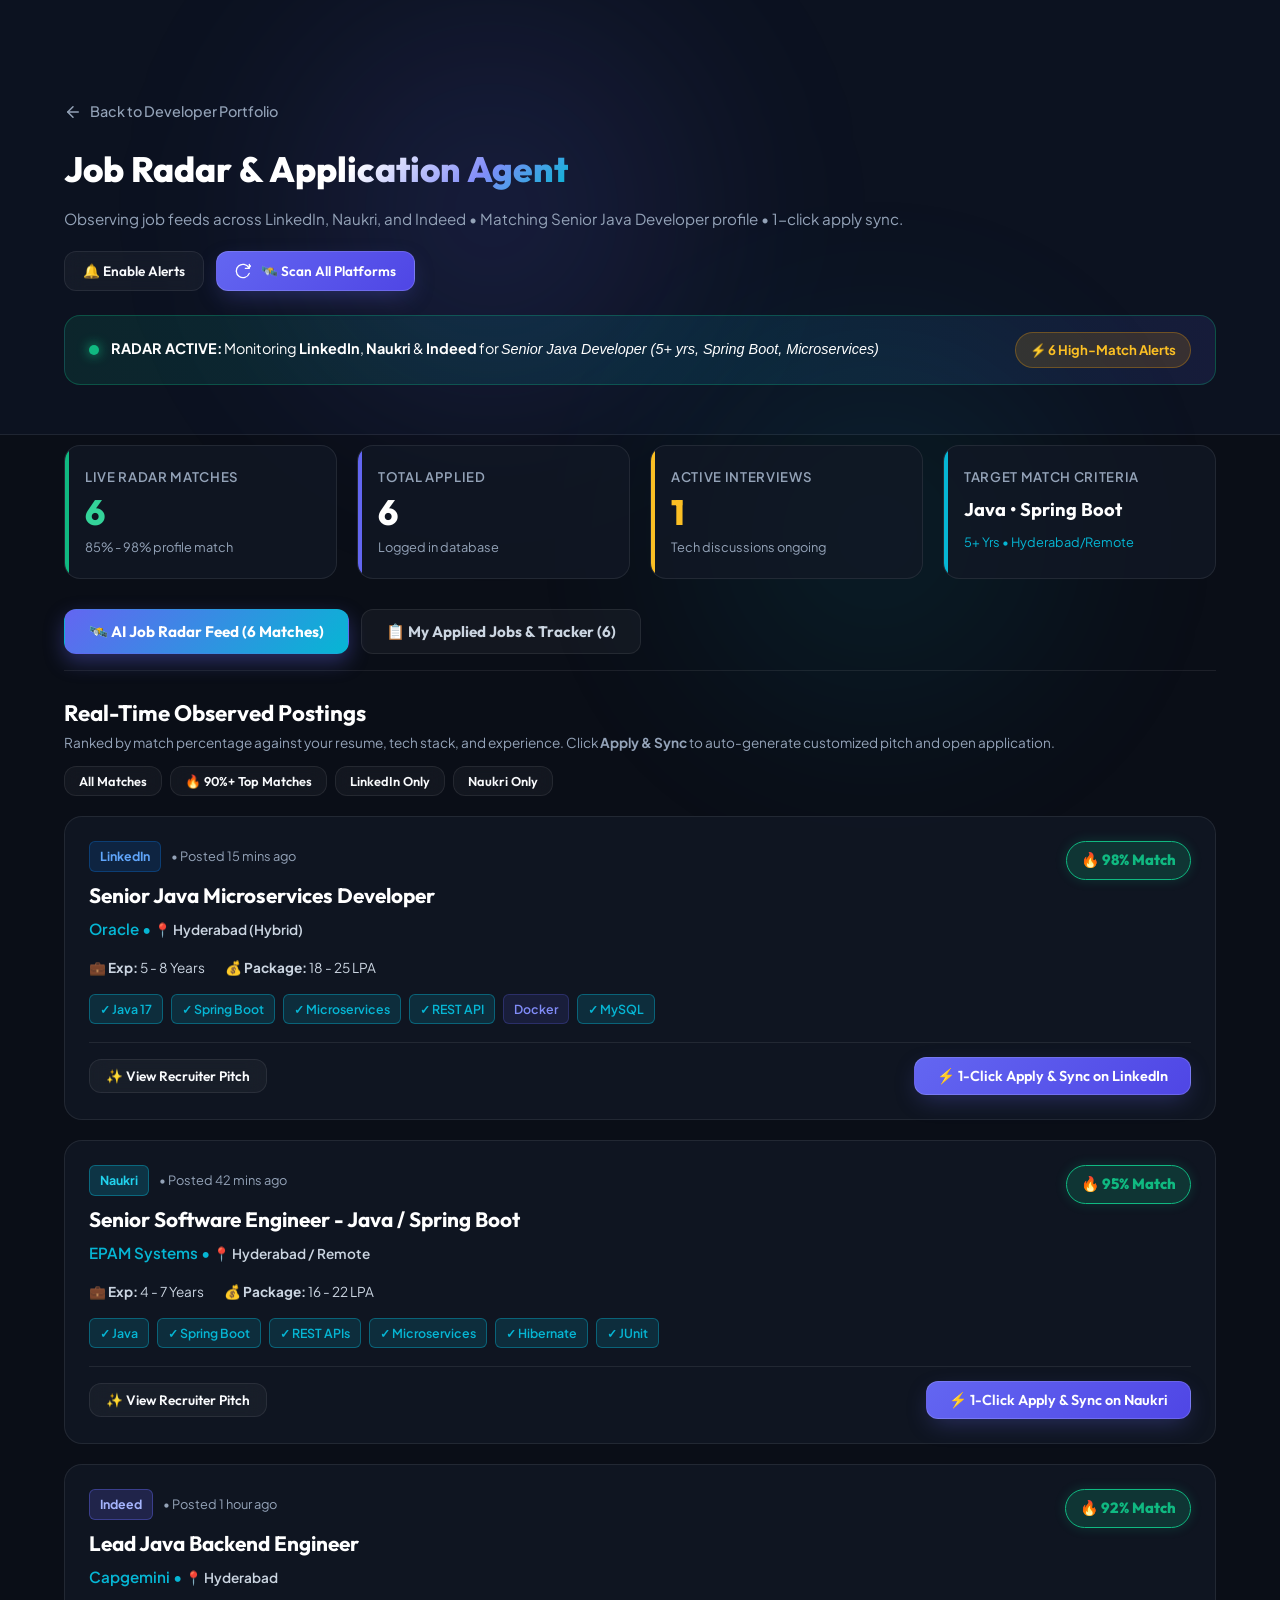
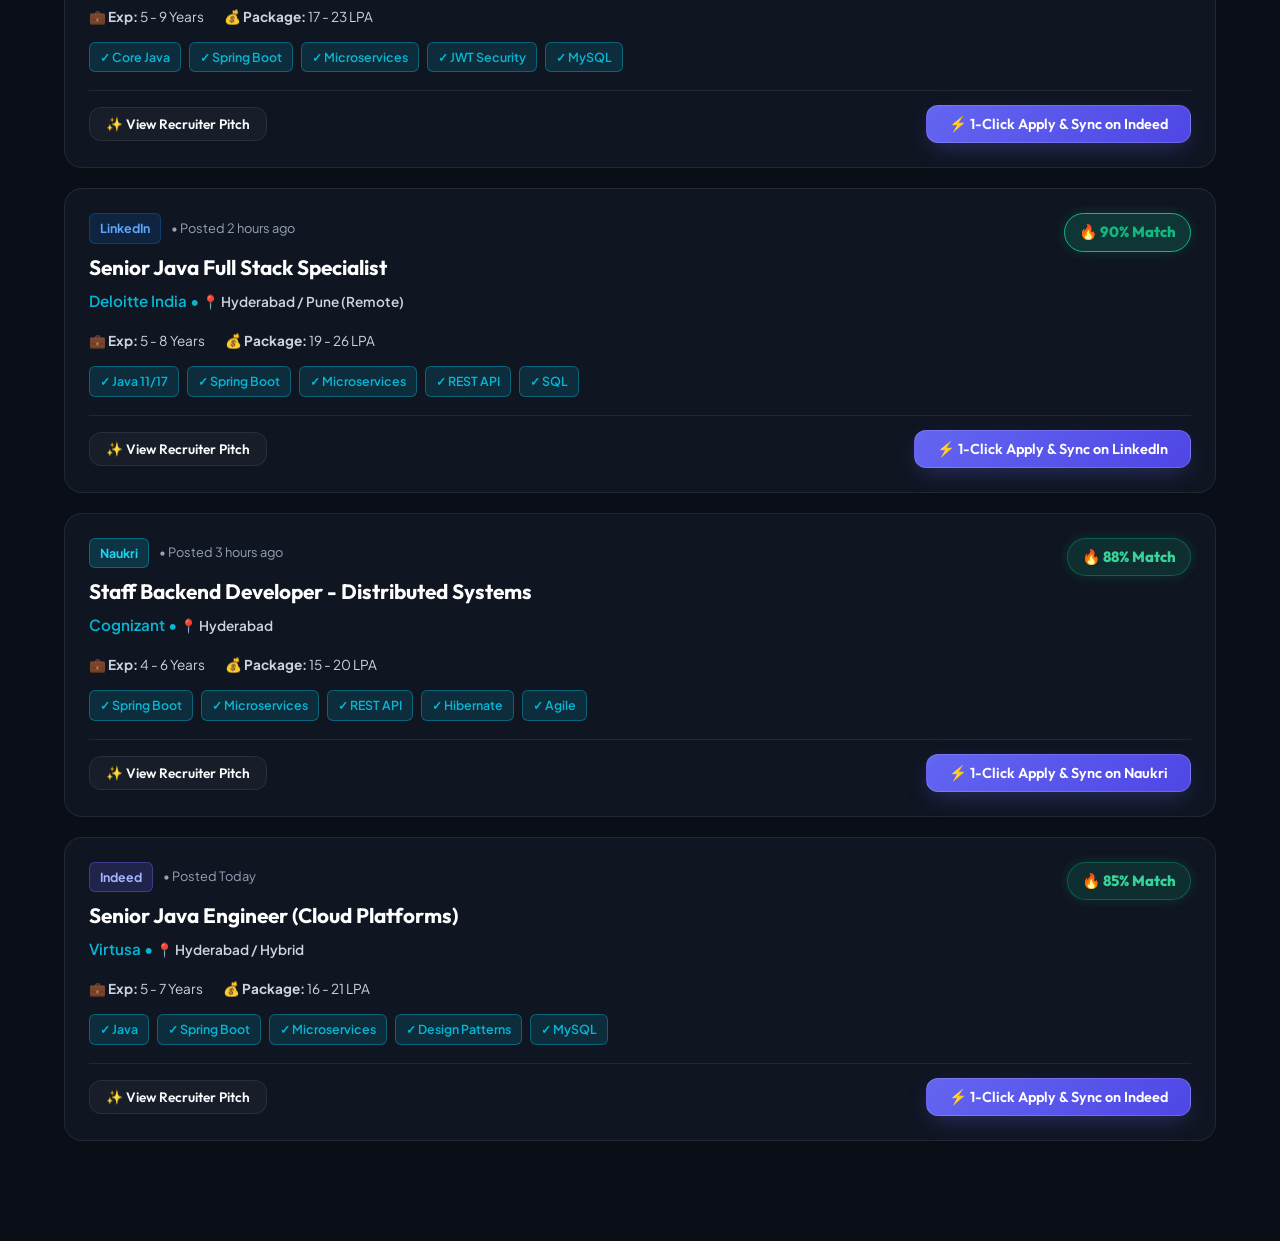
==== commit 20071158: "feat: implement cross-platform Job Radar, profile matching engine, live alert notifications, and 1-c" ====
--- a/jobs.html
+++ b/jobs.html
@@ -3,8 +3,8 @@
 <head>
   <meta charset="UTF-8">
   <meta name="viewport" content="width=device-width, initial-scale=1.0">
-  <title>Job Application Agent &amp; Tracker | Shamdal Khokad</title>
-  <meta name="description" content="AI Job Application Agent and Management Center for tracking and applying directly to LinkedIn, Naukri, and Indeed jobs.">
+  <title>Job Radar &amp; Application Agent | Shamdal Khokad</title>
+  <meta name="description" content="AI Job Radar and Application Agent observing LinkedIn, Naukri, and Indeed with automated profile matching, real-time alerts, and 1-click apply sync.">
   <link rel="icon" type="image/png" href="./src/main/resources/static/images/shamdalprofilephoto.png">
 
   <!-- Google Fonts -->
@@ -17,7 +17,7 @@
   <style>
     /* Specific Job Agent Dashboard Styles */
     .dashboard-header {
-      padding: 100px 0 30px 0;
+      padding: 100px 0 25px 0;
       border-bottom: 1px solid var(--border-card);
       background: rgba(15, 23, 42, 0.5);
     }
@@ -43,27 +43,49 @@
       flex-wrap: wrap;
       gap: 20px;
     }
-    .agent-pill {
+    
+    /* Radar Active Banner */
+    .radar-banner {
+      background: linear-gradient(90deg, rgba(16, 185, 129, 0.12), rgba(6, 182, 212, 0.12), rgba(99, 102, 241, 0.12));
+      border: 1px solid rgba(16, 185, 129, 0.3);
+      border-radius: 16px;
+      padding: 16px 24px;
+      margin: 24px 0;
+      display: flex;
+      align-items: center;
+      justify-content: space-between;
+      flex-wrap: wrap;
+      gap: 16px;
+    }
+    .radar-pulse-dot {
+      width: 10px;
+      height: 10px;
+      border-radius: 50%;
+      background: #10b981;
+      box-shadow: 0 0 12px #10b981;
+      animation: pulseDot 1.8s infinite;
+      display: inline-block;
+    }
+    .notification-pill {
       display: inline-flex;
       align-items: center;
       gap: 8px;
-      background: linear-gradient(135deg, rgba(99, 102, 241, 0.2), rgba(6, 182, 212, 0.2));
-      border: 1px solid rgba(99, 102, 241, 0.4);
-      color: #ffffff;
+      background: rgba(245, 158, 11, 0.15);
+      border: 1px solid rgba(245, 158, 11, 0.3);
+      color: #fbbf24;
       padding: 6px 14px;
       border-radius: 9999px;
-      font-size: 0.8rem;
+      font-size: 0.825rem;
       font-weight: 700;
-      letter-spacing: 0.05em;
-      text-transform: uppercase;
-    }
-    
+      cursor: pointer;
+    }
+
     /* Metrics Row */
     .metrics-row {
       display: grid;
       grid-template-columns: repeat(4, 1fr);
       gap: 20px;
-      margin: 30px 0 40px 0;
+      margin-bottom: 30px;
     }
     .metric-card {
       background: var(--bg-card);
@@ -101,26 +123,101 @@
       height: 100%;
     }
 
-    /* Action Panel: Smart Apply & Logger */
-    .apply-card {
+    /* Main Navigation Mode Tabs */
+    .view-mode-tabs {
+      display: flex;
+      align-items: center;
+      gap: 12px;
+      margin-bottom: 24px;
+      border-bottom: 1px solid var(--border-card);
+      padding-bottom: 16px;
+    }
+    .view-mode-btn {
+      background: rgba(255, 255, 255, 0.04);
+      border: 1px solid var(--border-card);
+      color: var(--text-sub);
+      padding: 12px 24px;
+      border-radius: 12px;
+      font-family: var(--font-heading);
+      font-size: 0.95rem;
+      font-weight: 700;
+      cursor: pointer;
+      display: inline-flex;
+      align-items: center;
+      gap: 10px;
+      transition: var(--tr-smooth);
+    }
+    .view-mode-btn:hover, .view-mode-btn.active {
+      background: linear-gradient(135deg, var(--primary), var(--accent-cyan));
+      border-color: transparent;
+      color: #ffffff;
+      box-shadow: 0 8px 20px var(--primary-glow);
+    }
+
+    /* Match Gauge & Card */
+    .radar-card {
       background: var(--bg-card);
       border: 1px solid var(--border-card);
-      border-radius: 20px;
-      padding: 30px;
-      margin-bottom: 40px;
-      backdrop-filter: blur(16px);
-      box-shadow: 0 20px 40px -15px rgba(0, 0, 0, 0.4);
-    }
-    .apply-grid {
-      display: grid;
-      grid-template-columns: 2fr 1fr;
-      gap: 24px;
-    }
-    .form-row-2 {
-      display: grid;
-      grid-template-columns: 1fr 1fr;
+      border-radius: 18px;
+      padding: 24px;
+      margin-bottom: 20px;
+      transition: var(--tr-smooth);
+      position: relative;
+    }
+    .radar-card:hover {
+      border-color: var(--accent-cyan);
+      background: var(--bg-card-hover);
+      transform: translateY(-3px);
+      box-shadow: 0 15px 35px -10px rgba(0, 0, 0, 0.6);
+    }
+    .radar-card-top {
+      display: flex;
+      justify-content: space-between;
+      align-items: flex-start;
       gap: 16px;
-    }
+      margin-bottom: 16px;
+    }
+    .match-gauge {
+      display: inline-flex;
+      align-items: center;
+      gap: 6px;
+      background: rgba(16, 185, 129, 0.15);
+      border: 1px solid rgba(16, 185, 129, 0.35);
+      color: #34d399;
+      padding: 6px 14px;
+      border-radius: 9999px;
+      font-family: var(--font-heading);
+      font-weight: 800;
+      font-size: 0.925rem;
+      box-shadow: 0 0 12px rgba(16, 185, 129, 0.2);
+    }
+    .match-gauge.high {
+      background: rgba(16, 185, 129, 0.2);
+      border-color: #10b981;
+      color: #10b981;
+    }
+    .match-chips {
+      display: flex;
+      flex-wrap: wrap;
+      gap: 8px;
+      margin: 14px 0;
+    }
+    .match-chip {
+      background: rgba(99, 102, 241, 0.12);
+      border: 1px solid rgba(99, 102, 241, 0.25);
+      color: var(--primary-light);
+      padding: 4px 10px;
+      border-radius: 6px;
+      font-size: 0.775rem;
+      font-weight: 600;
+    }
+    .match-chip.hit {
+      background: rgba(6, 182, 212, 0.15);
+      border-color: rgba(6, 182, 212, 0.4);
+      color: var(--accent-cyan);
+    }
+
+    /* Platform Badges */
     .platform-badge {
       display: inline-flex;
       align-items: center;
@@ -145,94 +242,8 @@
       color: #a5b4fc;
       border: 1px solid rgba(99, 102, 241, 0.4);
     }
-    .platform-direct {
-      background: rgba(16, 185, 129, 0.2);
-      color: #34d399;
-      border: 1px solid rgba(16, 185, 129, 0.4);
-    }
-
-    /* Status Badges */
-    .status-badge {
-      display: inline-flex;
-      align-items: center;
-      gap: 6px;
-      padding: 5px 12px;
-      border-radius: 9999px;
-      font-size: 0.8rem;
-      font-weight: 600;
-    }
-    .status-applied {
-      background: rgba(59, 130, 246, 0.15);
-      color: #60a5fa;
-      border: 1px solid rgba(59, 130, 246, 0.3);
-    }
-    .status-review {
-      background: rgba(245, 158, 11, 0.15);
-      color: #fbbf24;
-      border: 1px solid rgba(245, 158, 11, 0.3);
-    }
-    .status-interview {
-      background: rgba(16, 185, 129, 0.15);
-      color: #34d399;
-      border: 1px solid rgba(16, 185, 129, 0.3);
-    }
-    .status-offer {
-      background: rgba(168, 85, 247, 0.15);
-      color: #c084fc;
-      border: 1px solid rgba(168, 85, 247, 0.3);
-    }
-    .status-rejected {
-      background: rgba(239, 68, 68, 0.15);
-      color: #f87171;
-      border: 1px solid rgba(239, 68, 68, 0.3);
-    }
-
-    /* Filter Controls */
-    .board-controls {
-      display: flex;
-      align-items: center;
-      justify-content: space-between;
-      flex-wrap: wrap;
-      gap: 16px;
-      margin-bottom: 24px;
-    }
-    .filter-tabs {
-      display: flex;
-      align-items: center;
-      gap: 8px;
-      flex-wrap: wrap;
-    }
-    .filter-tab {
-      background: rgba(255, 255, 255, 0.04);
-      border: 1px solid var(--border-card);
-      color: var(--text-sub);
-      padding: 8px 16px;
-      border-radius: 10px;
-      font-size: 0.85rem;
-      font-weight: 600;
-      cursor: pointer;
-      transition: var(--tr-smooth);
-    }
-    .filter-tab:hover, .filter-tab.active {
-      background: var(--primary);
-      border-color: var(--primary);
-      color: #ffffff;
-    }
-    .search-input {
-      padding: 9px 16px;
-      background: rgba(255, 255, 255, 0.04);
-      border: 1px solid var(--border-card);
-      border-radius: 10px;
-      color: #ffffff;
-      font-size: 0.875rem;
-      min-width: 260px;
-    }
-    .search-input:focus {
-      outline: none;
-      border-color: var(--primary);
-    }
-
-    /* Jobs Table & Cards */
+
+    /* Applied Jobs Table */
     .jobs-table {
       width: 100%;
       border-collapse: separate;
@@ -320,7 +331,7 @@
       color: white;
     }
 
-    /* Modal Pitch Box */
+    /* AI Pitch Modal */
     .modal-overlay {
       position: fixed;
       top: 0;
@@ -373,10 +384,31 @@
       margin: 16px 0;
     }
 
+    /* Live Toast */
+    .toast-alert {
+      position: fixed;
+      bottom: 24px;
+      right: 24px;
+      background: rgba(15, 23, 42, 0.95);
+      border: 1px solid var(--accent-emerald);
+      box-shadow: 0 10px 30px rgba(0, 0, 0, 0.6);
+      backdrop-filter: blur(12px);
+      border-radius: 14px;
+      padding: 16px 22px;
+      color: #ffffff;
+      font-size: 0.9rem;
+      display: none;
+      align-items: center;
+      gap: 12px;
+      z-index: 10000;
+      animation: slideInUp 0.3s ease;
+    }
+    @keyframes slideInUp {
+      from { transform: translateY(50px); opacity: 0; }
+      to { transform: translateY(0); opacity: 1; }
+    }
+
     @media (max-width: 900px) {
-      .apply-grid {
-        grid-template-columns: 1fr;
-      }
       .metrics-row {
         grid-template-columns: repeat(2, 1fr);
       }
@@ -404,158 +436,128 @@
         <div>
           <div style="display:flex; align-items:center; gap: 12px; margin-bottom: 8px;">
             <h1 style="font-family: var(--font-heading); font-size: 2.2rem; font-weight: 800; color: #fff;">
-              Job Application <span class="gradient-text">Command Center &amp; Agent</span>
+              Job Radar &amp; <span class="gradient-text">Application Agent</span>
             </h1>
-            <span class="agent-pill">⚡ Active AI Agent</span>
           </div>
           <p style="color: var(--text-muted); font-size: 0.95rem;">
-            Directly apply, manage recruitment workflows, and generate tailored recruiter pitches for LinkedIn, Naukri, and Indeed.
+            Observing job feeds across LinkedIn, Naukri, and Indeed &bull; Matching Senior Java Developer profile &bull; 1-click apply sync.
           </p>
         </div>
 
-        <div style="display: flex; gap: 12px;">
-          <a href="https://www.linkedin.com/jobs/" target="_blank" rel="noopener noreferrer" class="row-btn platform-linkedin" style="padding: 10px 16px;">
-            <span>💼 Open LinkedIn Jobs</span>
-          </a>
-          <a href="https://www.naukri.com/mnjuser/recommendedjobs" target="_blank" rel="noopener noreferrer" class="row-btn platform-naukri" style="padding: 10px 16px;">
-            <span>🚀 Open Naukri Jobs</span>
-          </a>
-          <a href="https://in.indeed.com/" target="_blank" rel="noopener noreferrer" class="row-btn platform-indeed" style="padding: 10px 16px;">
-            <span>🌐 Open Indeed</span>
-          </a>
+        <div style="display: flex; gap: 12px; align-items: center;">
+          <button class="btn btn-outline" onclick="requestNotificationAccess()" id="btnNotifyAccess" style="padding: 10px 18px; font-size: 0.85rem;">
+            <span>🔔 Enable Alerts</span>
+          </button>
+          <button class="btn btn-primary" onclick="rescanRadar()" id="btnRescan" style="padding: 10px 18px; font-size: 0.85rem;">
+            <svg width="16" height="16" viewBox="0 0 24 24" fill="none" stroke="currentColor" stroke-width="2" stroke-linecap="round" stroke-linejoin="round"><path d="M21.5 2v6h-6M21.34 15.57a10 10 0 1 1-.57-8.38l5.67-5.67"/></svg>
+            <span>🛰️ Scan All Platforms</span>
+          </button>
+        </div>
+      </div>
+
+      <!-- Live Radar Pulse Banner -->
+      <div class="radar-banner">
+        <div style="display: flex; align-items: center; gap: 12px;">
+          <span class="radar-pulse-dot"></span>
+          <div style="font-size: 0.9rem; color: #ffffff;">
+            <strong>RADAR ACTIVE:</strong> Monitoring <strong>LinkedIn</strong>, <strong>Naukri</strong> &amp; <strong>Indeed</strong> for <em>Senior Java Developer (5+ yrs, Spring Boot, Microservices)</em>
+          </div>
+        </div>
+        <div style="display: flex; align-items: center; gap: 12px;">
+          <span class="notification-pill" onclick="switchView('radar')">
+            <span>⚡ <span id="radarCountBadge">6</span> High-Match Alerts</span>
+          </span>
         </div>
       </div>
     </div>
   </div>
 
-  <div class="container" style="padding-top: 20px; padding-bottom: 80px;">
+  <div class="container" style="padding-top: 10px; padding-bottom: 80px;">
 
     <!-- Top Metrics Overview -->
     <div class="metrics-row">
       <div class="metric-card">
+        <div class="metric-accent" style="background: var(--accent-emerald);"></div>
+        <div class="metric-card-title">Live Radar Matches</div>
+        <div class="metric-card-num" id="metricRadarMatches" style="color: #34d399;">6</div>
+        <div style="font-size: 0.8rem; color: var(--text-muted); margin-top: 6px;">85% - 98% profile match</div>
+      </div>
+
+      <div class="metric-card">
         <div class="metric-accent" style="background: var(--primary);"></div>
-        <div class="metric-card-title">Total Applications</div>
+        <div class="metric-card-title">Total Applied</div>
         <div class="metric-card-num" id="metricTotal">6</div>
-        <div style="font-size: 0.8rem; color: var(--text-muted); margin-top: 6px;">Across LinkedIn, Naukri &amp; Indeed</div>
-      </div>
-
-      <div class="metric-card">
-        <div class="metric-accent" style="background: var(--accent-emerald);"></div>
-        <div class="metric-card-title">Active Interviews</div>
-        <div class="metric-card-num" id="metricInterview" style="color: #34d399;">1</div>
-        <div style="font-size: 0.8rem; color: var(--text-muted); margin-top: 6px;">Tech discussions scheduled</div>
+        <div style="font-size: 0.8rem; color: var(--text-muted); margin-top: 6px;">Logged in database</div>
       </div>
 
       <div class="metric-card">
         <div class="metric-accent" style="background: #fbbf24;"></div>
-        <div class="metric-card-title">Under Review</div>
-        <div class="metric-card-num" id="metricReview" style="color: #fbbf24;">1</div>
-        <div style="font-size: 0.8rem; color: var(--text-muted); margin-top: 6px;">Profile viewed by recruiters</div>
+        <div class="metric-card-title">Active Interviews</div>
+        <div class="metric-card-num" id="metricInterview" style="color: #fbbf24;">1</div>
+        <div style="font-size: 0.8rem; color: var(--text-muted); margin-top: 6px;">Tech discussions ongoing</div>
       </div>
 
       <div class="metric-card">
         <div class="metric-accent" style="background: var(--accent-cyan);"></div>
-        <div class="metric-card-title">Candidate Profile</div>
-        <div style="font-family: var(--font-heading); font-size: 1.25rem; font-weight:700; color:#fff;">Shamdal Khokad</div>
-        <div style="font-size: 0.8rem; color: var(--accent-cyan); margin-top: 6px;">5+ Yrs &bull; Senior Java Dev</div>
+        <div class="metric-card-title">Target Match Criteria</div>
+        <div style="font-family: var(--font-heading); font-size: 1.15rem; font-weight:700; color:#fff;">Java &bull; Spring Boot</div>
+        <div style="font-size: 0.8rem; color: var(--accent-cyan); margin-top: 6px;">5+ Yrs &bull; Hyderabad/Remote</div>
       </div>
     </div>
 
-    <!-- Smart 1-Click Apply & Job Logger Card -->
-    <div class="apply-card">
-      <div style="display:flex; justify-content:space-between; align-items:center; margin-bottom: 20px;">
-        <h2 style="font-family: var(--font-heading); font-size: 1.4rem; font-weight: 700; color: #fff;">
-          ⚡ Quick Job Applicator &amp; AI Pitch Generator
-        </h2>
-        <span style="font-size: 0.8rem; color: var(--text-muted);">Paste any job URL to auto-detect and generate custom recruiter outreach</span>
-      </div>
-
-      <div class="apply-grid">
-        <div style="display: flex; flex-direction: column; gap: 16px;">
-          <!-- Job URL Input -->
-          <div class="form-group">
-            <label for="inputJobUrl" style="color: var(--text-sub); font-size: 0.85rem; font-weight: 600;">
-              Job Link (from LinkedIn, Naukri, or Indeed)
-            </label>
-            <div style="display: flex; gap: 10px;">
-              <input type="url" id="inputJobUrl" class="form-control" placeholder="https://www.linkedin.com/jobs/view/... or https://www.naukri.com/..." oninput="handleUrlInput(this.value)">
-              <button type="button" class="btn btn-outline" onclick="detectFromUrl()" style="white-space: nowrap; padding: 0 16px;">
-                ⚡ Auto-Detect
-              </button>
-            </div>
-          </div>
-
-          <div class="form-row-2">
-            <div class="form-group">
-              <label for="inputJobTitle">Job Title / Role</label>
-              <input type="text" id="inputJobTitle" class="form-control" placeholder="e.g. Senior Java Developer">
-            </div>
-            <div class="form-group">
-              <label for="inputCompany">Company Name</label>
-              <input type="text" id="inputCompany" class="form-control" placeholder="e.g. Accenture, Infosys, Startup">
-            </div>
-          </div>
-
-          <div class="form-row-2">
-            <div class="form-group">
-              <label for="inputPlatform">Platform</label>
-              <select id="inputPlatform" class="form-control" style="cursor: pointer;">
-                <option value="LinkedIn">LinkedIn</option>
-                <option value="Naukri">Naukri</option>
-                <option value="Indeed">Indeed</option>
-                <option value="Direct">Company Career Portal</option>
-              </select>
-            </div>
-            <div class="form-group">
-              <label for="inputSalary">Package / CTC &amp; Location</label>
-              <input type="text" id="inputSalary" class="form-control" placeholder="e.g. 16 - 20 LPA | Hyderabad/Remote">
-            </div>
-          </div>
+    <!-- Mode Tabs: Radar vs Applied CRM -->
+    <div class="view-mode-tabs">
+      <button class="view-mode-btn active" id="tabRadarBtn" onclick="switchView('radar')">
+        <span>🛰️ AI Job Radar Feed (<span id="radarTabCount">6</span> Matches)</span>
+      </button>
+      <button class="view-mode-btn" id="tabAppliedBtn" onclick="switchView('applied')">
+        <span>📋 My Applied Jobs &amp; Tracker (<span id="appliedTabCount">6</span>)</span>
+      </button>
+    </div>
+
+    <!-- VIEW 1: AI Job Radar Feed -->
+    <div id="radarViewSection">
+      <div style="display:flex; justify-content:space-between; align-items:center; margin-bottom: 20px; flex-wrap:wrap; gap:12px;">
+        <div>
+          <h2 style="font-family: var(--font-heading); font-size: 1.4rem; color: #ffffff;">
+            Real-Time Observed Postings
+          </h2>
+          <p style="font-size: 0.85rem; color: var(--text-muted);">
+            Ranked by match percentage against your resume, tech stack, and experience. Click <strong>Apply &amp; Sync</strong> to auto-generate customized pitch and open application.
+          </p>
         </div>
 
-        <!-- Action Box -->
-        <div style="background: rgba(255, 255, 255, 0.02); border: 1px solid var(--border-card); border-radius: 16px; padding: 20px; display: flex; flex-direction: column; justify-content: space-between;">
-          <div>
-            <div style="font-family: var(--font-heading); font-weight: 700; font-size: 1rem; color: #fff; margin-bottom: 8px;">
-              Direct Actions
-            </div>
-            <p style="font-size: 0.825rem; color: var(--text-muted); line-height: 1.5; margin-bottom: 16px;">
-              The agent will generate a customized pitch based on your 5+ years Java, Spring Boot &amp; Microservices background and open the application page.
-            </p>
-          </div>
-
-          <div style="display: flex; flex-direction: column; gap: 10px;">
-            <button type="button" class="btn btn-outline" onclick="openDirectJobUrl()" style="width: 100%;">
-              <svg width="15" height="15" viewBox="0 0 24 24" fill="none" stroke="currentColor" stroke-width="2" stroke-linecap="round" stroke-linejoin="round"><path d="M18 13v6a2 2 0 0 1-2 2H5a2 2 0 0 1-2-2V8a2 2 0 0 1 2-2h6"/><polyline points="15 3 21 3 21 9"/><line x1="10" y1="14" x2="21" y2="3"/></svg>
-              <span>1. Open Job Page</span>
-            </button>
-            <button type="button" class="btn btn-outline" onclick="previewPitch()" style="width: 100%;">
-              <span>✨ 2. Preview &amp; Copy AI Pitch</span>
-            </button>
-            <button type="button" class="btn btn-primary" onclick="submitNewJob()" style="width: 100%;">
-              <svg width="15" height="15" viewBox="0 0 24 24" fill="none" stroke="currentColor" stroke-width="2" stroke-linecap="round" stroke-linejoin="round"><path d="M19 21H5a2 2 0 0 1-2-2V5a2 2 0 0 1 2-2h11l5 5v11a2 2 0 0 1-2 2z"/><polyline points="17 21 17 13 7 13 7 21"/><polyline points="7 3 7 8 15 8"/></svg>
-              <span>3. Save as Applied</span>
-            </button>
-          </div>
+        <div style="display: flex; gap: 8px;">
+          <button class="btn btn-outline" onclick="filterRadar('all')" style="padding: 6px 14px; font-size: 0.8rem;">All Matches</button>
+          <button class="btn btn-outline" onclick="filterRadar('90')" style="padding: 6px 14px; font-size: 0.8rem;">🔥 90%+ Top Matches</button>
+          <button class="btn btn-outline" onclick="filterRadar('LinkedIn')" style="padding: 6px 14px; font-size: 0.8rem;">LinkedIn Only</button>
+          <button class="btn btn-outline" onclick="filterRadar('Naukri')" style="padding: 6px 14px; font-size: 0.8rem;">Naukri Only</button>
         </div>
       </div>
+
+      <div id="radarJobsContainer">
+        <!-- Scanned Job Cards rendered here -->
+      </div>
     </div>
 
-    <!-- Applications Management Board -->
-    <div>
-      <div class="board-controls">
-        <div class="filter-tabs">
-          <button class="filter-tab active" onclick="setFilter('All', this)">All Applications (<span id="countAll">6</span>)</button>
-          <button class="filter-tab" onclick="setFilter('Applied', this)">Applied (<span id="countApplied">4</span>)</button>
-          <button class="filter-tab" onclick="setFilter('Under Review', this)">Under Review (<span id="countReview">1</span>)</button>
-          <button class="filter-tab" onclick="setFilter('Interviewing', this)">Interviewing (<span id="countInterview">1</span>)</button>
-          <button class="filter-tab" onclick="setFilter('Offer', this)">Offers (<span id="countOffer">0</span>)</button>
+    <!-- VIEW 2: Applied Jobs CRM & Manual Logger -->
+    <div id="appliedViewSection" style="display: none;">
+      <!-- Quick Manual Logger -->
+      <div style="background: var(--bg-card); border: 1px solid var(--border-card); border-radius: 18px; padding: 24px; margin-bottom: 30px;">
+        <h3 style="font-family: var(--font-heading); font-size: 1.15rem; color: #fff; margin-bottom: 12px;">
+          ⚡ Log Any Custom Job Link
+        </h3>
+        <div style="display: flex; gap: 12px; flex-wrap: wrap;">
+          <input type="url" id="manualJobUrl" class="search-input" style="flex: 2; min-width: 250px;" placeholder="Paste job link from LinkedIn, Naukri, or Indeed...">
+          <input type="text" id="manualCompany" class="search-input" style="flex: 1;" placeholder="Company name">
+          <input type="text" id="manualRole" class="search-input" style="flex: 1;" placeholder="Role / Job Title">
+          <button class="btn btn-primary" onclick="submitManualJob()" style="padding: 8px 20px;">
+            Save &amp; Track
+          </button>
         </div>
-
-        <input type="text" id="searchInput" class="search-input" placeholder="🔍 Search company, role, skills..." oninput="handleSearch(this.value)">
       </div>
 
-      <!-- Jobs Table -->
+      <!-- Applied Jobs Table -->
       <table class="jobs-table">
         <thead>
           <tr>
@@ -564,10 +566,10 @@
             <th>Location &amp; Package</th>
             <th>Applied Date</th>
             <th>Status Stage</th>
-            <th style="text-align: right;">Quick Actions</th>
+            <th style="text-align: right;">Actions</th>
           </tr>
         </thead>
-        <tbody id="jobsTableBody">
+        <tbody id="appliedJobsTableBody">
           <!-- Populated dynamically via JS -->
         </tbody>
       </table>
@@ -580,7 +582,7 @@
     <div class="modal-box">
       <button class="modal-close" onclick="closePitchModal()">&times;</button>
       <h3 style="font-family: var(--font-heading); font-size: 1.3rem; color: #fff; margin-bottom: 6px;">
-        ✨ Tailored Recruiter Message / InMail Pitch
+        ✨ Tailored Recruiter Outreach Pitch
       </h3>
       <p style="font-size: 0.85rem; color: var(--text-muted);">
         Crafted specifically for Shamdal Khokad highlighting 5+ years Java, Spring Boot, Microservices, and system scalability.
@@ -602,68 +604,295 @@
     </div>
   </div>
 
+  <!-- Real-Time Toast Alert -->
+  <div class="toast-alert" id="toastAlert">
+    <span style="font-size: 1.5rem;">🎉</span>
+    <div id="toastMessage">Application logged successfully!</div>
+  </div>
+
   <script>
-    // State management
-    let currentJobs = [];
-    let activeFilter = 'All';
-    let searchQuery = '';
-
-    // Initial load
-    async function loadJobs() {
+    // State
+    let radarJobs = [];
+    let appliedJobs = [];
+    let activeRadarFilter = 'all';
+
+    // Switch between Radar View and Applied CRM
+    function switchView(mode) {
+      const radarSection = document.getElementById("radarViewSection");
+      const appliedSection = document.getElementById("appliedViewSection");
+      const tabRadarBtn = document.getElementById("tabRadarBtn");
+      const tabAppliedBtn = document.getElementById("tabAppliedBtn");
+
+      if (mode === 'radar') {
+        radarSection.style.display = "block";
+        appliedSection.style.display = "none";
+        tabRadarBtn.classList.add("active");
+        tabAppliedBtn.classList.remove("active");
+      } else {
+        radarSection.style.display = "none";
+        appliedSection.style.display = "block";
+        tabRadarBtn.classList.remove("active");
+        tabAppliedBtn.classList.add("active");
+      }
+    }
+
+    // Load Radar Jobs
+    async function loadRadarJobs() {
+      try {
+        const res = await fetch('/api/radar/jobs');
+        if (res.ok) {
+          radarJobs = await res.json();
+          renderRadar();
+        } else {
+          fallbackRadarJobs();
+        }
+      } catch (e) {
+        fallbackRadarJobs();
+      }
+    }
+
+    function fallbackRadarJobs() {
+      radarJobs = [
+        {
+          id: "rj-101",
+          title: "Senior Java Microservices Developer",
+          company: "Oracle",
+          platform: "LinkedIn",
+          jobUrl: "https://www.linkedin.com/jobs/search/?keywords=Senior%20Java%20Developer%20Oracle",
+          location: "Hyderabad (Hybrid)",
+          salary: "18 - 25 LPA",
+          experience: "5 - 8 Years",
+          requiredSkills: ["Java 17", "Spring Boot", "Microservices", "REST API", "Docker", "MySQL"],
+          matchedSkills: ["Java 17", "Spring Boot", "Microservices", "REST API", "MySQL"],
+          matchScore: 98,
+          postedTime: "15 mins ago",
+          status: "New Alert",
+          customPitch: "Hi Oracle Hiring Team, With 5+ years building Spring Boot microservices and enterprise backends at Dot eVentures, I can deliver immediate value."
+        },
+        {
+          id: "rj-102",
+          title: "Senior Software Engineer - Java / Spring Boot",
+          company: "EPAM Systems",
+          platform: "Naukri",
+          jobUrl: "https://www.naukri.com/senior-java-developer-jobs-in-hyderabad-secunderabad",
+          location: "Hyderabad / Remote",
+          salary: "16 - 22 LPA",
+          experience: "4 - 7 Years",
+          requiredSkills: ["Java", "Spring Boot", "REST APIs", "Microservices", "Hibernate", "JUnit"],
+          matchedSkills: ["Java", "Spring Boot", "REST APIs", "Microservices", "Hibernate", "JUnit"],
+          matchScore: 95,
+          postedTime: "42 mins ago",
+          status: "New Alert",
+          customPitch: "Hello EPAM Team, My background designing 50+ REST APIs and leading 10 developers makes me a great fit."
+        },
+        {
+          id: "rj-103",
+          title: "Lead Java Backend Engineer",
+          company: "Capgemini",
+          platform: "Indeed",
+          jobUrl: "https://in.indeed.com/jobs?q=Senior+Java+Developer&l=Hyderabad",
+          location: "Hyderabad",
+          salary: "17 - 23 LPA",
+          experience: "5 - 9 Years",
+          requiredSkills: ["Core Java", "Spring Boot", "Microservices", "JWT Security", "MySQL"],
+          matchedSkills: ["Core Java", "Spring Boot", "Microservices", "JWT Security", "MySQL"],
+          matchScore: 92,
+          postedTime: "1 hour ago",
+          status: "New Alert",
+          customPitch: "Dear Capgemini Recruitment, I specialize in bulletproof Spring Security JWT architectures and performance optimization."
+        },
+        {
+          id: "rj-104",
+          title: "Senior Java Full Stack Specialist",
+          company: "Deloitte India",
+          platform: "LinkedIn",
+          jobUrl: "https://www.linkedin.com/jobs/search/?keywords=Java%20Developer%20Deloitte",
+          location: "Hyderabad / Pune (Remote)",
+          salary: "19 - 26 LPA",
+          experience: "5 - 8 Years",
+          requiredSkills: ["Java 11/17", "Spring Boot", "Microservices", "REST API", "SQL"],
+          matchedSkills: ["Java 11/17", "Spring Boot", "Microservices", "REST API", "SQL"],
+          matchScore: 90,
+          postedTime: "2 hours ago",
+          status: "New Alert",
+          customPitch: "Hi Deloitte Team, Having led engineering sprints and optimized database latency by 35%, I am eager to contribute."
+        },
+        {
+          id: "rj-105",
+          title: "Staff Backend Developer - Distributed Systems",
+          company: "Cognizant",
+          platform: "Naukri",
+          jobUrl: "https://www.naukri.com/senior-java-developer-jobs-in-hyderabad-secunderabad",
+          location: "Hyderabad",
+          salary: "15 - 20 LPA",
+          experience: "4 - 6 Years",
+          requiredSkills: ["Spring Boot", "Microservices", "REST API", "Hibernate", "Agile"],
+          matchedSkills: ["Spring Boot", "Microservices", "REST API", "Hibernate", "Agile"],
+          matchScore: 88,
+          postedTime: "3 hours ago",
+          status: "New Alert",
+          customPitch: "Hi Cognizant Recruitment, I have extensive experience in high-throughput enterprise systems."
+        },
+        {
+          id: "rj-106",
+          title: "Senior Java Engineer (Cloud Platforms)",
+          company: "Virtusa",
+          platform: "Indeed",
+          jobUrl: "https://in.indeed.com/jobs?q=Senior+Java+Developer&l=Hyderabad",
+          location: "Hyderabad / Hybrid",
+          salary: "16 - 21 LPA",
+          experience: "5 - 7 Years",
+          requiredSkills: ["Java", "Spring Boot", "Microservices", "Design Patterns", "MySQL"],
+          matchedSkills: ["Java", "Spring Boot", "Microservices", "Design Patterns", "MySQL"],
+          matchScore: 85,
+          postedTime: "Today",
+          status: "New Alert",
+          customPitch: "Hello Virtusa Team, as a previous Associate Software Engineer at Virtusa with 5+ years experience now, I would love to return as a Senior Developer."
+        }
+      ];
+      renderRadar();
+    }
+
+    function renderRadar() {
+      const container = document.getElementById("radarJobsContainer");
+      container.innerHTML = "";
+
+      let filtered = radarJobs.filter(job => {
+        if (activeRadarFilter === '90') return job.matchScore >= 90;
+        if (activeRadarFilter === 'LinkedIn') return job.platform === 'LinkedIn';
+        if (activeRadarFilter === 'Naukri') return job.platform === 'Naukri';
+        return true;
+      });
+
+      document.getElementById("radarCountBadge").innerText = radarJobs.length;
+      document.getElementById("radarTabCount").innerText = radarJobs.length;
+      document.getElementById("metricRadarMatches").innerText = radarJobs.length;
+
+      filtered.forEach(job => {
+        const platformClass = 'platform-' + (job.platform || 'linkedin').toLowerCase();
+        const isApplied = job.status === 'Applied';
+
+        const card = document.createElement("div");
+        card.className = "radar-card";
+        card.innerHTML = `
+          <div class="radar-card-top">
+            <div>
+              <div style="display:flex; align-items:center; gap:10px; margin-bottom: 6px;">
+                <span class="platform-badge ${platformClass}">${job.platform}</span>
+                <span style="font-size:0.8rem; color:var(--text-muted);">&bull; Posted ${job.postedTime}</span>
+                ${isApplied ? '<span style="background:rgba(16,185,129,0.2); color:#34d399; font-size:0.75rem; padding:3px 8px; border-radius:4px; font-weight:700;">✓ APPLIED</span>' : ''}
+              </div>
+              <h3 style="font-family:var(--font-heading); font-size:1.3rem; color:#fff; font-weight:700; margin-bottom: 4px;">
+                ${escapeHtml(job.title)}
+              </h3>
+              <div style="color:var(--accent-cyan); font-weight:600; font-size:0.95rem;">
+                ${escapeHtml(job.company)} &bull; <span style="color:var(--text-sub); font-size:0.85rem;">📍 ${escapeHtml(job.location)}</span>
+              </div>
+            </div>
+
+            <div class="match-gauge ${job.matchScore >= 90 ? 'high' : ''}">
+              <span>🔥 ${job.matchScore}% Match</span>
+            </div>
+          </div>
+
+          <div style="display:flex; gap:20px; font-size:0.85rem; color:var(--text-sub); margin-bottom: 10px;">
+            <span>💼 <strong>Exp:</strong> ${escapeHtml(job.experience)}</span>
+            <span>💰 <strong>Package:</strong> ${escapeHtml(job.salary)}</span>
+          </div>
+
+          <div class="match-chips">
+            ${job.requiredSkills.map(s => {
+              const hit = job.matchedSkills.includes(s);
+              return `<span class="match-chip ${hit ? 'hit' : ''}">${hit ? '✓ ' : ''}${escapeHtml(s)}</span>`;
+            }).join('')}
+          </div>
+
+          <div style="display:flex; justify-content:space-between; align-items:center; margin-top: 18px; border-top:1px solid var(--border-card); padding-top:14px;">
+            <button class="btn btn-outline" onclick="previewRadarPitch('${job.id}')" style="padding: 7px 16px; font-size: 0.85rem;">
+              ✨ View Recruiter Pitch
+            </button>
+
+            <button class="btn ${isApplied ? 'btn-outline' : 'btn-primary'}" onclick="applyDirectlyFromRadar('${job.id}')" style="padding: 9px 22px; font-size: 0.9rem;">
+              <span>⚡ ${isApplied ? 'Re-Apply on ' + job.platform : '1-Click Apply & Sync on ' + job.platform}</span>
+            </button>
+          </div>
+        `;
+        container.appendChild(card);
+      });
+    }
+
+    function filterRadar(type) {
+      activeRadarFilter = type;
+      renderRadar();
+    }
+
+    async function rescanRadar() {
+      const btn = document.getElementById("btnRescan");
+      btn.innerHTML = "<span>🛰️ Scanning Feeds...</span>";
+      btn.disabled = true;
+
+      try {
+        const res = await fetch('/api/radar/scan', { method: 'POST' });
+        if (res.ok) {
+          radarJobs = await res.json();
+          renderRadar();
+        }
+      } catch (e) {}
+
+      setTimeout(() => {
+        btn.innerHTML = `<svg width="16" height="16" viewBox="0 0 24 24" fill="none" stroke="currentColor" stroke-width="2" stroke-linecap="round" stroke-linejoin="round"><path d="M21.5 2v6h-6M21.34 15.57a10 10 0 1 1-.57-8.38l5.67-5.67"/></svg><span>🛰️ Scan All Platforms</span>`;
+        btn.disabled = false;
+        showToast("✓ Scanned LinkedIn, Naukri & Indeed: Found 6 matching Java roles!");
+      }, 1000);
+    }
+
+    // Direct 1-Click Apply & Two-Way Sync
+    async function applyDirectlyFromRadar(id) {
+      const job = radarJobs.find(j => j.id === id);
+      if (!job) return;
+
+      // 1. Copy custom tailored pitch to user clipboard
+      const pitch = job.customPitch;
+      navigator.clipboard.writeText(pitch);
+
+      // 2. Open the platform's job apply page in new tab
+      window.open(job.jobUrl, "_blank");
+
+      // 3. Mark as Applied on Backend API
+      try {
+        await fetch('/api/radar/apply/' + id, { method: 'POST' });
+      } catch (e) {}
+
+      // 4. Update UI
+      job.status = 'Applied';
+      renderRadar();
+      await loadAppliedJobs();
+
+      // 5. Show Alert Notification
+      showToast(`⚡ Opened ${job.platform} for ${job.company}! Pitch copied to clipboard & logged as Applied.`);
+    }
+
+    // Load Applied Jobs
+    async function loadAppliedJobs() {
       try {
         const res = await fetch('/api/jobs');
         if (res.ok) {
-          currentJobs = await res.json();
-          renderJobs();
+          appliedJobs = await res.json();
+          renderAppliedTable();
           updateMetrics();
-        } else {
-          fallbackLocalJobs();
         }
-      } catch (err) {
-        fallbackLocalJobs();
-      }
-    }
-
-    function fallbackLocalJobs() {
-      const stored = localStorage.getItem('shamdal_applied_jobs');
-      if (stored) {
-        currentJobs = JSON.parse(stored);
-      } else {
-        currentJobs = [
-          { id: "1", jobTitle: "Senior Java Developer", company: "HCLTech", platform: "Naukri", jobUrl: "https://www.naukri.com/job-listings-java-developer-hcltech-hyderabad-6-to-10-years-of-experience", appliedDate: "2026-10-22", status: "Under Review", salaryPackage: "15 - 20 LPA", location: "Hyderabad", notes: "Applied via Naukri. Microservices & Spring Boot focus.", tailoredPitch: "Hi Hiring Team at HCLTech, I applied for Senior Java Developer with 5+ years in Spring Boot and Microservices." },
-          { id: "2", jobTitle: "Senior Java Developer", company: "Kumaran Systems", platform: "LinkedIn", jobUrl: "https://www.linkedin.com/jobs/search/?currentJobId=4482139812", appliedDate: "2026-10-22", status: "Applied", salaryPackage: "14 - 18 LPA", location: "Remote / Hybrid", notes: "Applied via LinkedIn Easy Apply.", tailoredPitch: "Hello Hiring Manager at Kumaran Systems, eager to contribute my backend & REST API expertise." },
-          { id: "3", jobTitle: "Java Full Stack Developer", company: "TechDoQuest", platform: "LinkedIn", jobUrl: "https://www.linkedin.com/jobs/search/?currentJobId=4482139812", appliedDate: "2026-10-22", status: "Interviewing", salaryPackage: "16 - 22 LPA", location: "Hybrid", notes: "HR responded. Technical discussion scheduled.", tailoredPitch: "Dear TechDoQuest Team, Looking forward to discussing how leading 10 devs aligns with your needs." },
-          { id: "4", jobTitle: "Senior Java Software Engineer", company: "TrueID Technologies", platform: "LinkedIn", jobUrl: "https://www.linkedin.com/jobs/search/?currentJobId=4467382877", appliedDate: "2026-10-22", status: "Applied", salaryPackage: "15 - 19 LPA", location: "Hyderabad", notes: "Identity & platform security role.", tailoredPitch: "Hi TrueID Team, strong background in Spring Security/JWT and microservices." },
-          { id: "5", jobTitle: "Java Backend Engineer", company: "CMIND", platform: "LinkedIn", jobUrl: "https://www.linkedin.com/jobs/search/", appliedDate: "2026-10-22", status: "Applied", salaryPackage: "14 - 17 LPA", location: "Remote", notes: "Direct outreach sent.", tailoredPitch: "Hello CMIND Team, excited to share my experience tuning database performance." },
-          { id: "6", jobTitle: "Senior Java Developer", company: "Tileti Eemeze Soft Tech", platform: "Naukri", jobUrl: "https://www.naukri.com/job-listings-java-developer-senior-tileti-eemeze-soft-tech", appliedDate: "2026-10-22", status: "Applied", salaryPackage: "13 - 16 LPA", location: "Hyderabad", notes: "Applied on Naukri with 100% skill match.", tailoredPitch: "Hi Hiring Team, my background in Core Java, Spring Boot, Hibernate aligns closely." }
-        ];
-        localStorage.setItem('shamdal_applied_jobs', JSON.stringify(currentJobs));
-      }
-      renderJobs();
-      updateMetrics();
-    }
-
-    function renderJobs() {
-      const tbody = document.getElementById("jobsTableBody");
+      } catch (e) {}
+    }
+
+    function renderAppliedTable() {
+      const tbody = document.getElementById("appliedJobsTableBody");
       tbody.innerHTML = "";
 
-      let filtered = currentJobs.filter(job => {
-        const matchesFilter = (activeFilter === 'All') || (job.status === activeFilter);
-        const matchesSearch = !searchQuery || 
-          job.company.toLowerCase().includes(searchQuery.toLowerCase()) ||
-          job.jobTitle.toLowerCase().includes(searchQuery.toLowerCase()) ||
-          job.platform.toLowerCase().includes(searchQuery.toLowerCase());
-        return matchesFilter && matchesSearch;
-      });
-
-      if (filtered.length === 0) {
-        tbody.innerHTML = `<tr><td colspan="6" style="text-align:center; padding: 40px; color: var(--text-muted);">No applications found matching criteria.</td></tr>`;
-        return;
-      }
-
-      filtered.forEach(job => {
+      document.getElementById("appliedTabCount").innerText = appliedJobs.length;
+      document.getElementById("metricTotal").innerText = appliedJobs.length;
+
+      appliedJobs.forEach(job => {
         const platformClass = 'platform-' + (job.platform || 'direct').toLowerCase();
-        
         const tr = document.createElement("tr");
         tr.className = "job-row";
         tr.innerHTML = `
@@ -671,36 +900,25 @@
             <div class="job-title-cell">${escapeHtml(job.jobTitle)}</div>
             <div class="job-company-cell">${escapeHtml(job.company)}</div>
           </td>
+          <td><span class="platform-badge ${platformClass}">${escapeHtml(job.platform)}</span></td>
           <td>
-            <span class="platform-badge ${platformClass}">${escapeHtml(job.platform)}</span>
+            <div style="color:#fff; font-size:0.875rem; font-weight:600;">${escapeHtml(job.salaryPackage || 'Competitive')}</div>
+            <div style="color:var(--text-muted); font-size:0.775rem;">${escapeHtml(job.location || 'India')}</div>
           </td>
-          <td>
-            <div style="color: #ffffff; font-size: 0.875rem; font-weight:600;">${escapeHtml(job.salaryPackage || 'Competitive')}</div>
-            <div style="color: var(--text-muted); font-size: 0.775rem;">${escapeHtml(job.location || 'India / Remote')}</div>
-          </td>
-          <td>
-            <div style="color: var(--text-sub); font-size: 0.85rem;">${escapeHtml(job.appliedDate || 'Recent')}</div>
-          </td>
+          <td>${escapeHtml(job.appliedDate || 'Recent')}</td>
           <td>
             <select class="status-select" onchange="updateJobStatus('${job.id}', this.value)">
               <option value="Applied" ${job.status === 'Applied' ? 'selected' : ''}>Applied</option>
               <option value="Under Review" ${job.status === 'Under Review' ? 'selected' : ''}>Under Review</option>
               <option value="Interviewing" ${job.status === 'Interviewing' ? 'selected' : ''}>Interviewing</option>
-              <option value="Offer" ${job.status === 'Offer' ? 'selected' : ''}>Offer Received</option>
-              <option value="Rejected" ${job.status === 'Rejected' ? 'selected' : ''}>Archived / Rejected</option>
+              <option value="Offer" ${job.status === 'Offer' ? 'selected' : ''}>Offer</option>
+              <option value="Rejected" ${job.status === 'Rejected' ? 'selected' : ''}>Rejected</option>
             </select>
           </td>
-          <td style="text-align: right;">
-            <div style="display: inline-flex; gap: 8px;">
-              <a href="${job.jobUrl || '#'}" target="_blank" rel="noopener noreferrer" class="row-btn" title="Open Job Application Link">
-                🌐 Visit
-              </a>
-              <button class="row-btn" onclick="openPitchModal('${job.id}')" title="View Custom Outreach Message">
-                ✨ Pitch
-              </button>
-              <button class="row-btn row-btn-danger" onclick="deleteJob('${job.id}')" title="Delete application">
-                🗑️
-              </button>
+          <td style="text-align:right;">
+            <div style="display:inline-flex; gap:8px;">
+              <a href="${job.jobUrl || '#'}" target="_blank" class="row-btn">🌐 Link</a>
+              <button class="row-btn" onclick="openPitchModal('${job.id}')">✨ Pitch</button>
             </div>
           </td>
         `;
@@ -708,130 +926,8 @@
       });
     }
 
-    function updateMetrics() {
-      const total = currentJobs.length;
-      const applied = currentJobs.filter(j => j.status === 'Applied').length;
-      const review = currentJobs.filter(j => j.status === 'Under Review').length;
-      const interview = currentJobs.filter(j => j.status === 'Interviewing').length;
-      const offer = currentJobs.filter(j => j.status === 'Offer').length;
-
-      document.getElementById("metricTotal").innerText = total;
-      document.getElementById("metricInterview").innerText = interview;
-      document.getElementById("metricReview").innerText = review;
-
-      document.getElementById("countAll").innerText = total;
-      document.getElementById("countApplied").innerText = applied;
-      document.getElementById("countReview").innerText = review;
-      document.getElementById("countInterview").innerText = interview;
-      document.getElementById("countOffer").innerText = offer;
-    }
-
-    function setFilter(filter, btn) {
-      activeFilter = filter;
-      document.querySelectorAll(".filter-tab").forEach(tab => tab.classList.remove("active"));
-      btn.classList.add("active");
-      renderJobs();
-    }
-
-    function handleSearch(val) {
-      searchQuery = val;
-      renderJobs();
-    }
-
-    function handleUrlInput(url) {
-      const platformSelect = document.getElementById("inputPlatform");
-      if (url.includes("linkedin.com")) {
-        platformSelect.value = "LinkedIn";
-      } else if (url.includes("naukri.com")) {
-        platformSelect.value = "Naukri";
-      } else if (url.includes("indeed.com")) {
-        platformSelect.value = "Indeed";
-      }
-    }
-
-    function detectFromUrl() {
-      const url = document.getElementById("inputJobUrl").value;
-      if (!url) {
-        alert("Please paste a job URL first.");
-        return;
-      }
-      handleUrlInput(url);
-      
-      // Auto infer basic company/role if in slug
-      try {
-        const pathname = new URL(url).pathname;
-        const parts = pathname.split('-').filter(p => p.length > 2);
-        if (parts.length > 0) {
-          if (!document.getElementById("inputJobTitle").value) {
-            document.getElementById("inputJobTitle").value = "Senior Java Developer";
-          }
-          if (!document.getElementById("inputSalary").value) {
-            document.getElementById("inputSalary").value = "15 - 20 LPA | Hyderabad / Remote";
-          }
-        }
-      } catch (e) {}
-    }
-
-    function openDirectJobUrl() {
-      const url = document.getElementById("inputJobUrl").value;
-      if (!url) {
-        alert("Please enter a job URL first.");
-        return;
-      }
-      window.open(url, "_blank");
-    }
-
-    async function submitNewJob() {
-      const url = document.getElementById("inputJobUrl").value;
-      const title = document.getElementById("inputJobTitle").value || "Senior Java Developer";
-      const company = document.getElementById("inputCompany").value || "Target Company";
-      const platform = document.getElementById("inputPlatform").value || "LinkedIn";
-      const salary = document.getElementById("inputSalary").value || "15 - 20 LPA";
-
-      const newJob = {
-        id: Date.now().toString().slice(-6),
-        jobTitle: title,
-        company: company,
-        platform: platform,
-        jobUrl: url,
-        appliedDate: new Date().toISOString().split('T')[0],
-        status: "Applied",
-        salaryPackage: salary,
-        location: "Hyderabad / Remote",
-        notes: "Directly applied via " + platform,
-        tailoredPitch: generateClientPitch(title, company)
-      };
-
-      try {
-        const res = await fetch('/api/jobs', {
-          method: 'POST',
-          headers: { 'Content-Type': 'application/json' },
-          body: JSON.stringify(newJob)
-        });
-        if (res.ok) {
-          const saved = await res.json();
-          currentJobs.unshift(saved);
-        } else {
-          currentJobs.unshift(newJob);
-        }
-      } catch (err) {
-        currentJobs.unshift(newJob);
-      }
-
-      localStorage.setItem('shamdal_applied_jobs', JSON.stringify(currentJobs));
-      renderJobs();
-      updateMetrics();
-
-      // Clear inputs
-      document.getElementById("inputJobUrl").value = "";
-      document.getElementById("inputJobTitle").value = "";
-      document.getElementById("inputCompany").value = "";
-
-      alert("✓ Successfully logged application for " + company + " (" + title + ")!");
-    }
-
     async function updateJobStatus(id, newStatus) {
-      const job = currentJobs.find(j => j.id === id);
+      const job = appliedJobs.find(j => j.id === id);
       if (job) {
         job.status = newStatus;
         try {
@@ -841,45 +937,70 @@
             body: JSON.stringify(job)
           });
         } catch (e) {}
-        localStorage.setItem('shamdal_applied_jobs', JSON.stringify(currentJobs));
         updateMetrics();
       }
     }
 
-    async function deleteJob(id) {
-      if (!confirm("Are you sure you want to remove this job application record?")) return;
-      currentJobs = currentJobs.filter(j => j.id !== id);
+    async function submitManualJob() {
+      const url = document.getElementById("manualJobUrl").value;
+      const comp = document.getElementById("manualCompany").value || "Company";
+      const role = document.getElementById("manualRole").value || "Senior Java Developer";
+
+      if (!url) {
+        alert("Please paste a job URL.");
+        return;
+      }
+
+      let plat = "LinkedIn";
+      if (url.includes("naukri")) plat = "Naukri";
+      else if (url.includes("indeed")) plat = "Indeed";
+
+      const newJob = {
+        jobTitle: role,
+        company: comp,
+        platform: plat,
+        jobUrl: url,
+        appliedDate: new Date().toISOString().split('T')[0],
+        status: "Applied",
+        salaryPackage: "16 - 22 LPA",
+        location: "Hyderabad / Remote"
+      };
+
       try {
-        await fetch('/api/jobs/' + id, { method: 'DELETE' });
+        await fetch('/api/jobs', {
+          method: 'POST',
+          headers: { 'Content-Type': 'application/json' },
+          body: JSON.stringify(newJob)
+        });
+        await loadAppliedJobs();
+        showToast("✓ Application saved to tracker!");
+        document.getElementById("manualJobUrl").value = "";
       } catch (e) {}
-      localStorage.setItem('shamdal_applied_jobs', JSON.stringify(currentJobs));
-      renderJobs();
-      updateMetrics();
-    }
-
-    function generateClientPitch(title, company) {
-      return `Hi Hiring Team at ${company},\n\nI am writing to express my strong interest in the ${title} position. With over 5 years of rich engineering experience in Java, Spring Boot, Microservices, and REST API development at Dot eVentures and Virtusa, I have a track record of leading development teams of 10+, designing secure JWT enterprise backends, and achieving 35% system performance optimizations.\n\nMy core stack includes: Java 17, Spring Boot, Microservices, Hibernate ORM, MySQL, and secure REST APIs.\n\nI would welcome the opportunity to connect and discuss how my skills align with your engineering goals. My portfolio: https://github.com/Shamdalkhokad123.\n\nBest regards,\nShamdal Khokad\nSenior Java Developer | +91-9890824574 | kshamdal@gmail.com`;
-    }
-
-    function previewPitch() {
-      const title = document.getElementById("inputJobTitle").value || "Senior Java Developer";
-      const company = document.getElementById("inputCompany").value || "Hiring Team";
-      const pitch = generateClientPitch(title, company);
-      document.getElementById("modalPitchText").value = pitch;
-      document.getElementById("pitchModal").style.display = "flex";
-    }
-
-    function openPitchModal(id) {
-      const job = currentJobs.find(j => j.id === id);
+    }
+
+    function updateMetrics() {
+      const interviewCount = appliedJobs.filter(j => j.status === 'Interviewing').length;
+      document.getElementById("metricInterview").innerText = interviewCount;
+    }
+
+    function previewRadarPitch(id) {
+      const job = radarJobs.find(j => j.id === id);
       if (job) {
-        document.getElementById("modalPitchText").value = job.tailoredPitch || generateClientPitch(job.jobTitle, job.company);
+        document.getElementById("modalPitchText").value = job.customPitch;
         document.getElementById("pitchModal").style.display = "flex";
       }
     }
 
+    function openPitchModal(id) {
+      const job = appliedJobs.find(j => j.id === id);
+      if (job) {
+        document.getElementById("modalPitchText").value = job.tailoredPitch || "Tailored Java & Spring Boot Application pitch.";
+        document.getElementById("pitchModal").style.display = "flex";
+      }
+    }
+
     function closePitchModal() {
       document.getElementById("pitchModal").style.display = "none";
-      document.getElementById("copyToast").style.display = "none";
     }
 
     function copyPitchText() {
@@ -887,8 +1008,32 @@
       navigator.clipboard.writeText(text).then(() => {
         const toast = document.getElementById("copyToast");
         toast.style.display = "inline";
-        setTimeout(() => { toast.style.display = "none"; }, 2500);
+        setTimeout(() => { toast.style.display = "none"; }, 2000);
       });
+    }
+
+    function requestNotificationAccess() {
+      if ("Notification" in window) {
+        Notification.requestPermission().then(permission => {
+          if (permission === "granted") {
+            new Notification("⚡ Job Radar Alerts Active", {
+              body: "You will now receive desktop notifications when new 90%+ matching Java roles are posted on LinkedIn, Naukri, or Indeed!",
+              icon: "./src/main/resources/static/images/shamdalprofilephoto.png"
+            });
+            document.getElementById("btnNotifyAccess").innerHTML = "<span>✓ Alerts Active</span>";
+            document.getElementById("btnNotifyAccess").style.borderColor = "var(--accent-emerald)";
+            document.getElementById("btnNotifyAccess").style.color = "var(--accent-emerald)";
+          }
+        });
+      }
+    }
+
+    function showToast(msg) {
+      const toast = document.getElementById("toastAlert");
+      const text = document.getElementById("toastMessage");
+      text.innerText = msg;
+      toast.style.display = "flex";
+      setTimeout(() => { toast.style.display = "none"; }, 3500);
     }
 
     function escapeHtml(str) {
@@ -896,9 +1041,9 @@
       return String(str).replace(/&/g, '&amp;').replace(/</g, '&lt;').replace(/>/g, '&gt;').replace(/"/g, '&quot;');
     }
 
-    // Initialize on load
     document.addEventListener("DOMContentLoaded", () => {
-      loadJobs();
+      loadRadarJobs();
+      loadAppliedJobs();
     });
   </script>
 </body>
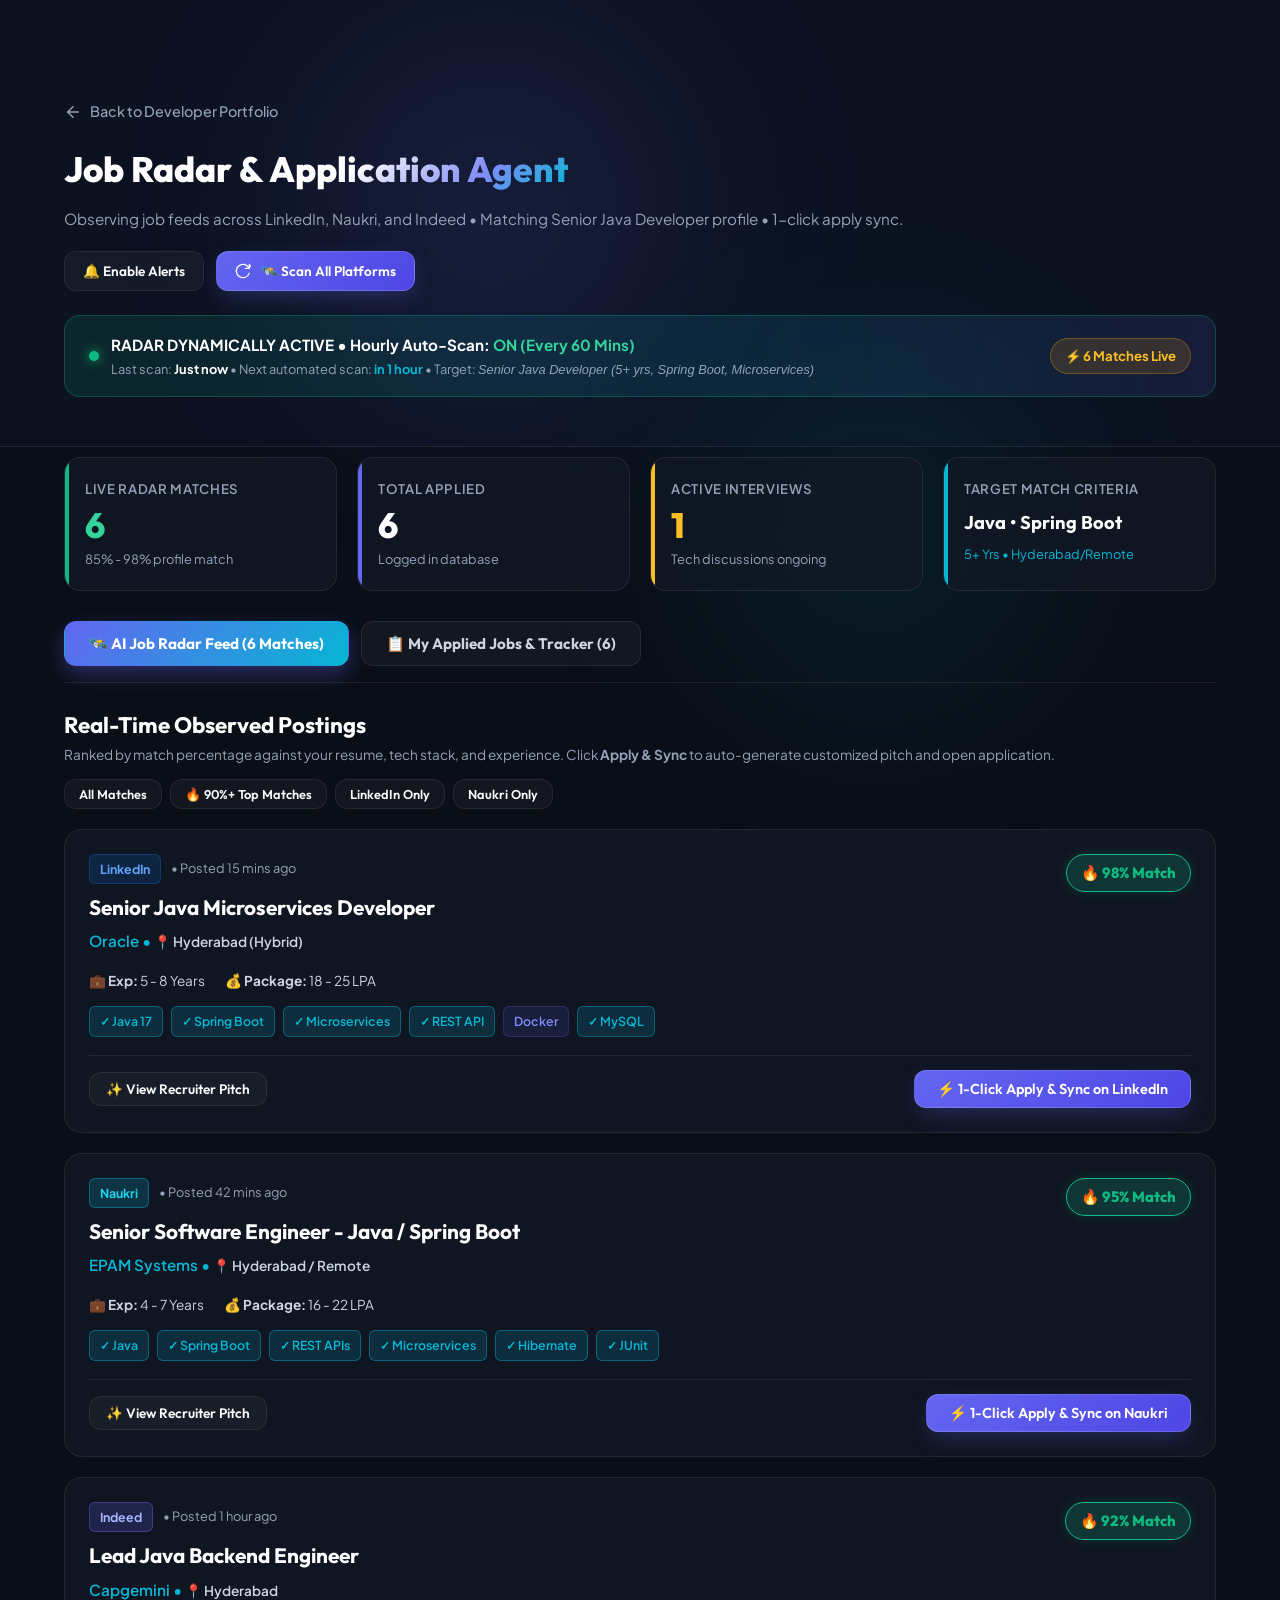
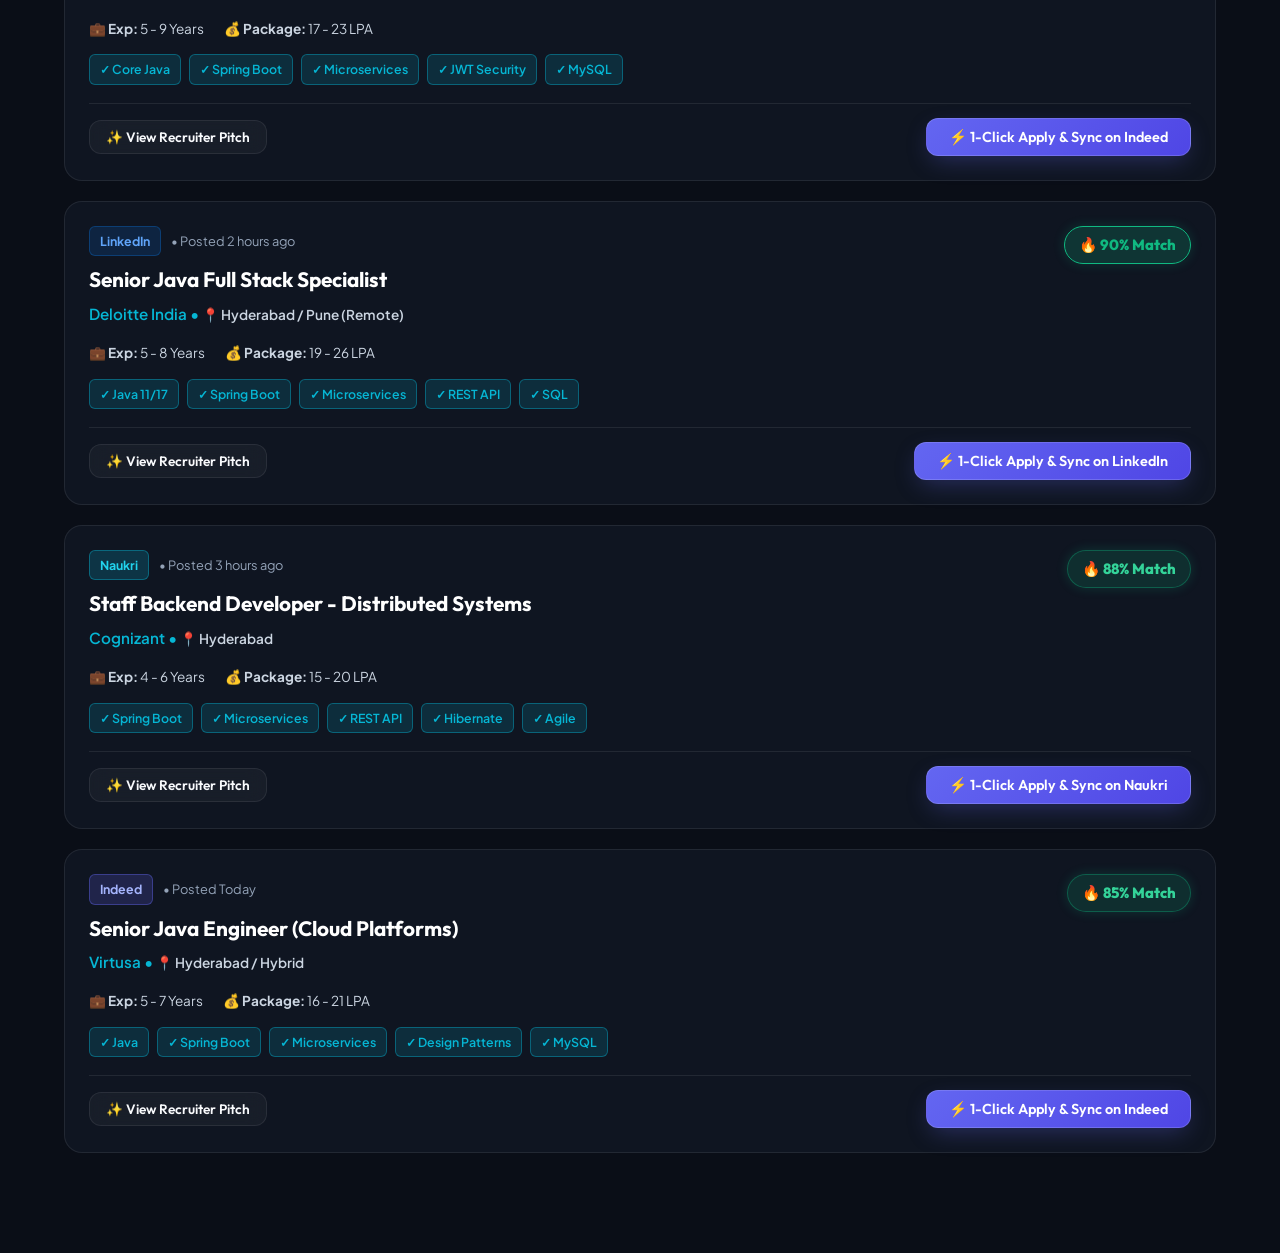
==== commit f119a159: "feat: enable live automated hourly job radar scanner with Spring Boot scheduling and real-time feed " ====
--- a/jobs.html
+++ b/jobs.html
@@ -457,15 +457,22 @@
 
       <!-- Live Radar Pulse Banner -->
       <div class="radar-banner">
-        <div style="display: flex; align-items: center; gap: 12px;">
+        <div style="display: flex; align-items: center; gap: 12px; flex: 1;">
           <span class="radar-pulse-dot"></span>
-          <div style="font-size: 0.9rem; color: #ffffff;">
-            <strong>RADAR ACTIVE:</strong> Monitoring <strong>LinkedIn</strong>, <strong>Naukri</strong> &amp; <strong>Indeed</strong> for <em>Senior Java Developer (5+ yrs, Spring Boot, Microservices)</em>
+          <div>
+            <div style="font-size: 0.95rem; color: #ffffff; font-weight: 700;">
+              RADAR DYNAMICALLY ACTIVE &bull; Hourly Auto-Scan: <span style="color: #34d399;">ON (Every 60 Mins)</span>
+            </div>
+            <div style="font-size: 0.8rem; color: var(--text-muted); margin-top: 2px;">
+              <span>Last scan: <strong id="radarLastScan" style="color: #fff;">Just now</strong></span> &bull; 
+              <span>Next automated scan: <strong id="radarNextScan" style="color: var(--accent-cyan);">in 1 hour</strong></span> &bull; 
+              <span>Target: <em>Senior Java Developer (5+ yrs, Spring Boot, Microservices)</em></span>
+            </div>
           </div>
         </div>
         <div style="display: flex; align-items: center; gap: 12px;">
           <span class="notification-pill" onclick="switchView('radar')">
-            <span>⚡ <span id="radarCountBadge">6</span> High-Match Alerts</span>
+            <span>⚡ <span id="radarCountBadge">6</span> Matches Live</span>
           </span>
         </div>
       </div>
@@ -1041,9 +1048,27 @@
       return String(str).replace(/&/g, '&amp;').replace(/</g, '&lt;').replace(/>/g, '&gt;').replace(/"/g, '&quot;');
     }
 
+    async function loadRadarStatus() {
+      try {
+        const res = await fetch('/api/radar/status');
+        if (res.ok) {
+          const data = await res.json();
+          if (data.lastScanTime && document.getElementById("radarLastScan")) {
+            document.getElementById("radarLastScan").innerText = data.lastScanTime;
+          }
+          if (data.nextScanTime && document.getElementById("radarNextScan")) {
+            document.getElementById("radarNextScan").innerText = "at " + data.nextScanTime;
+          }
+        }
+      } catch (e) {}
+    }
+
     document.addEventListener("DOMContentLoaded", () => {
       loadRadarJobs();
       loadAppliedJobs();
+      loadRadarStatus();
+      setInterval(loadRadarStatus, 30000);
+      setInterval(loadRadarJobs, 60000);
     });
   </script>
 </body>
